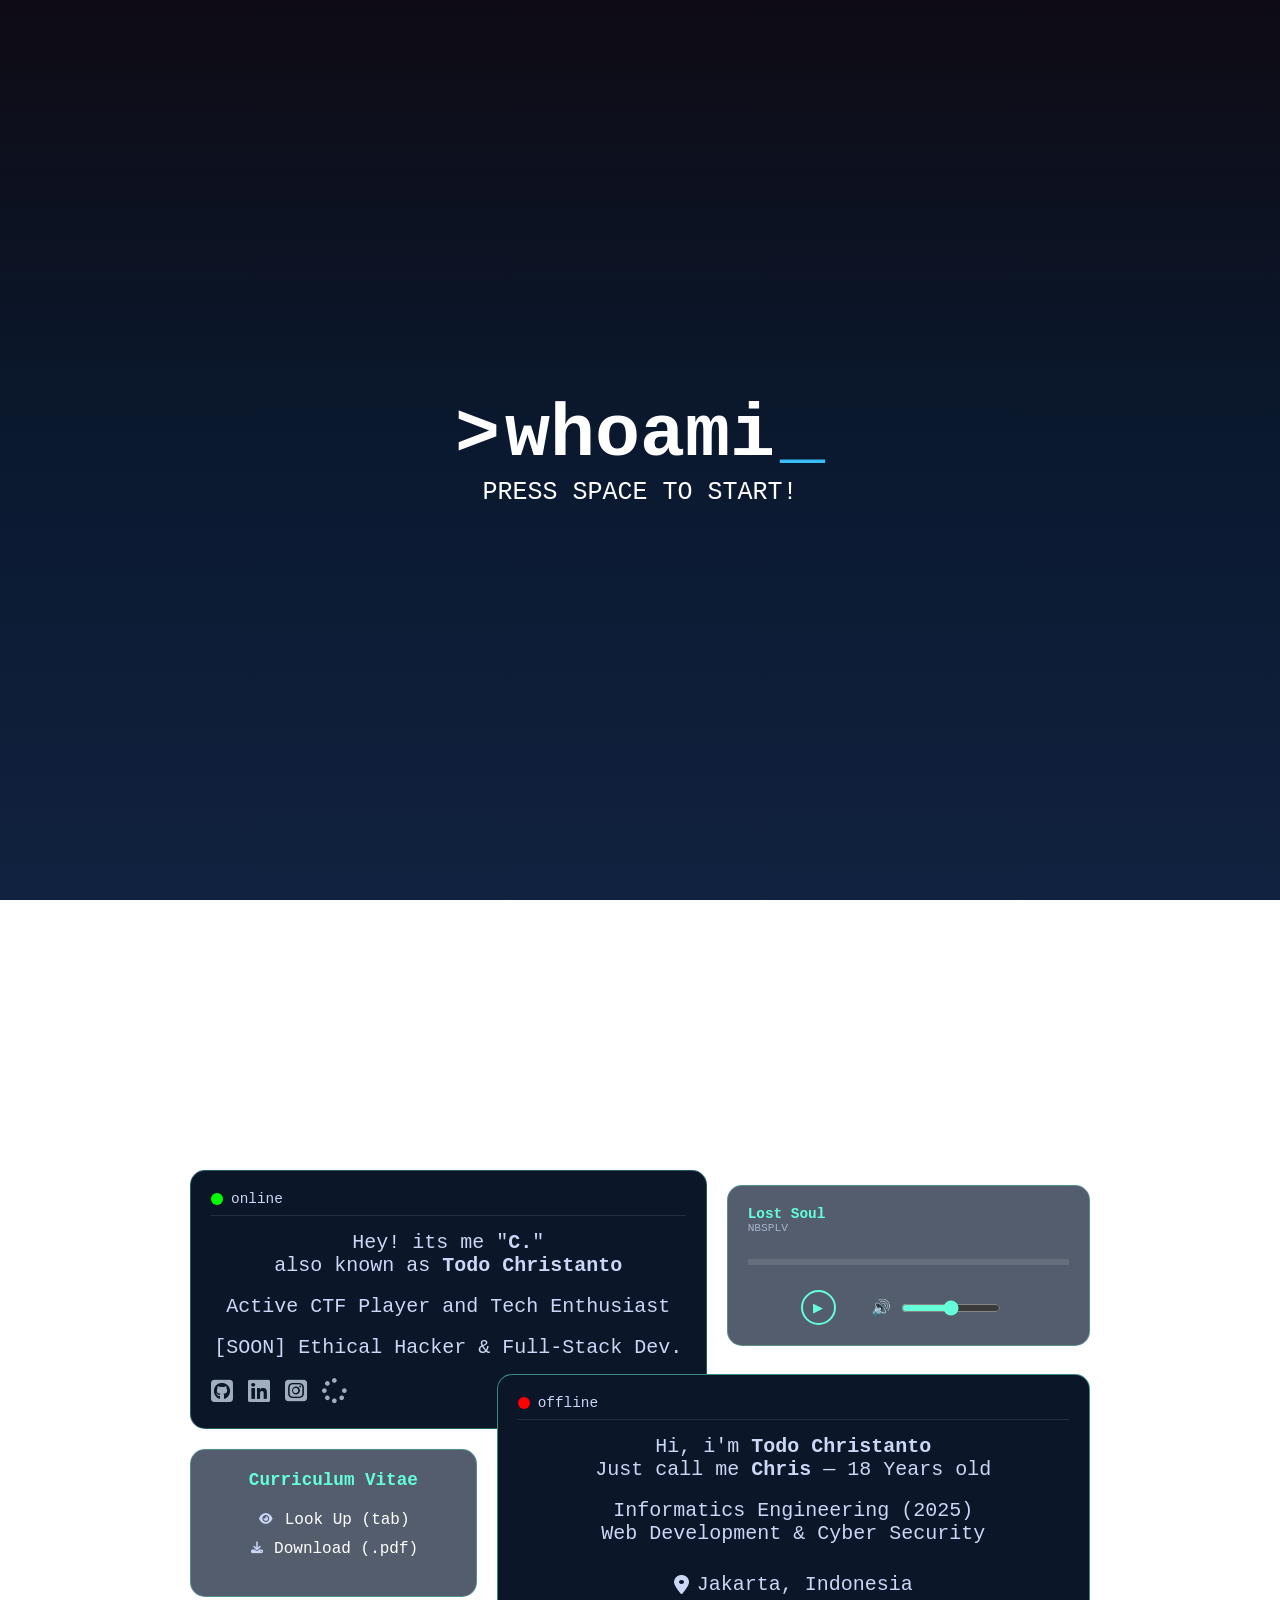
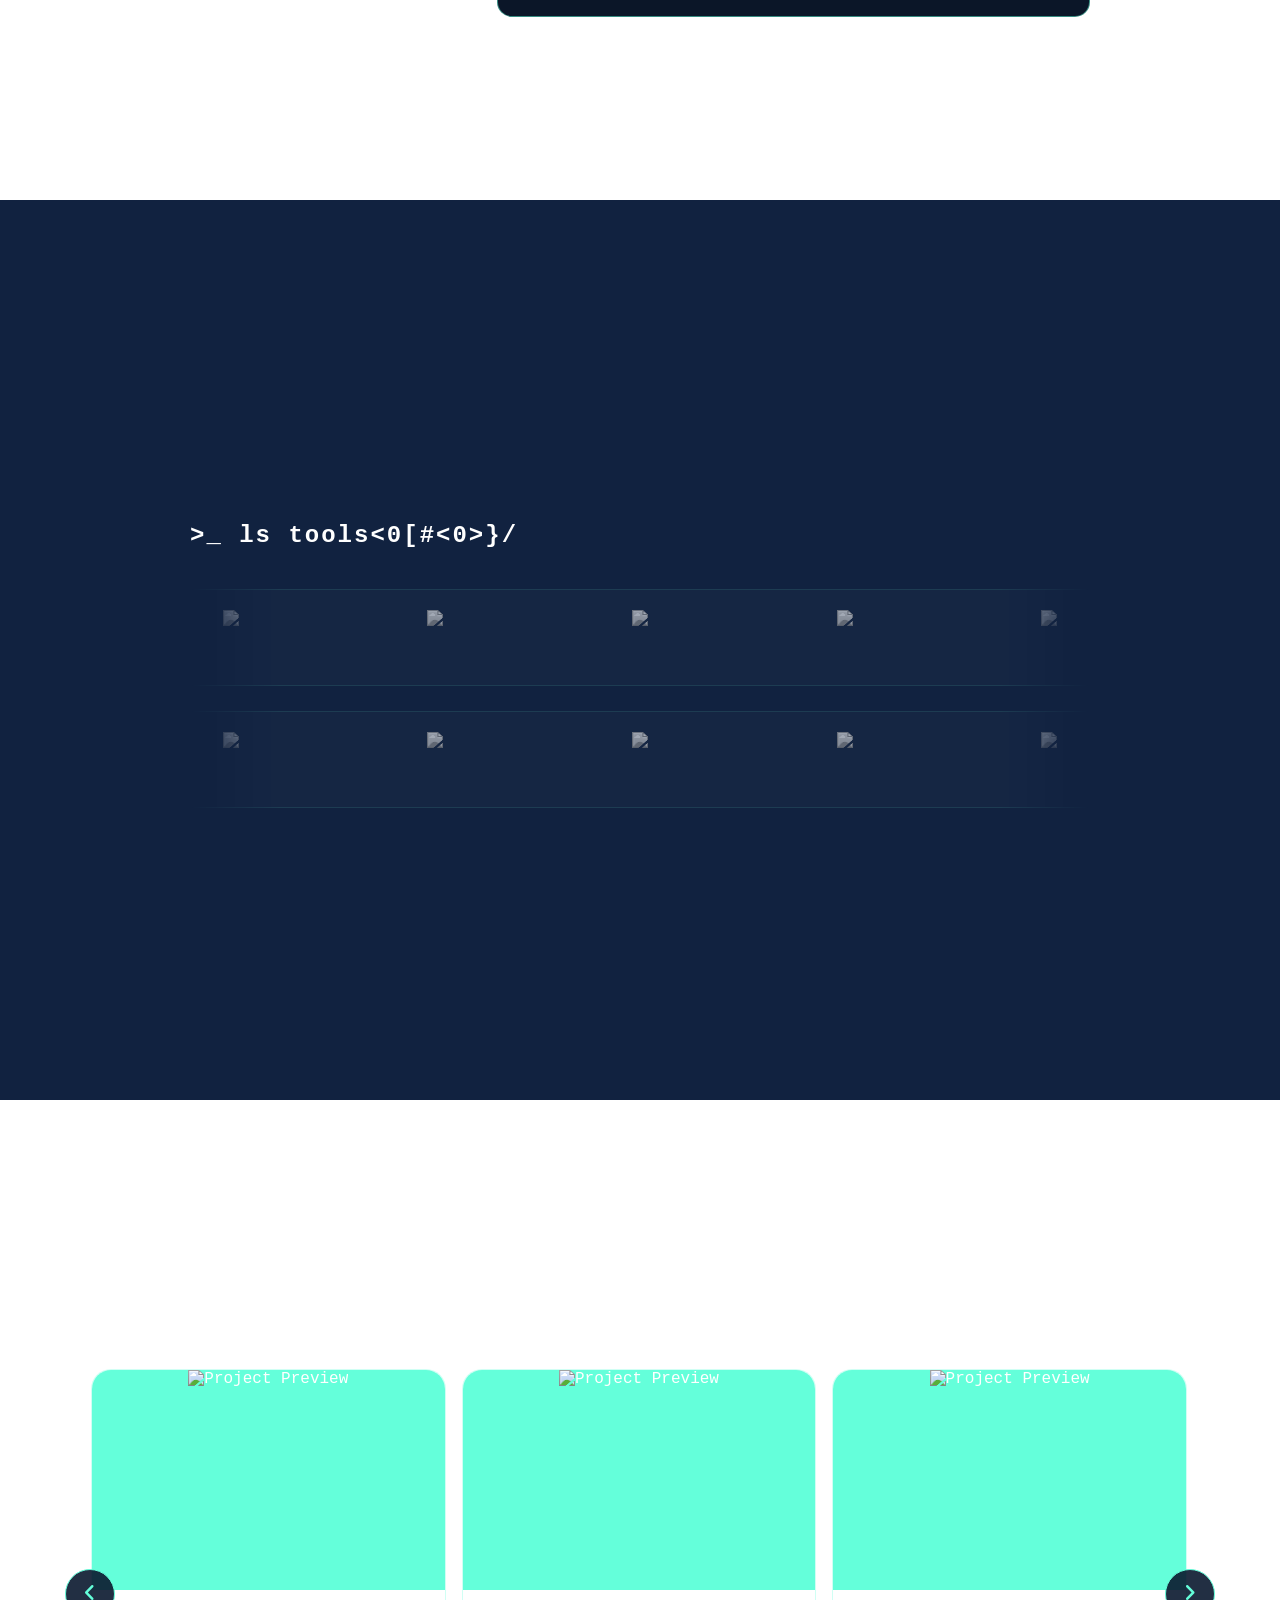
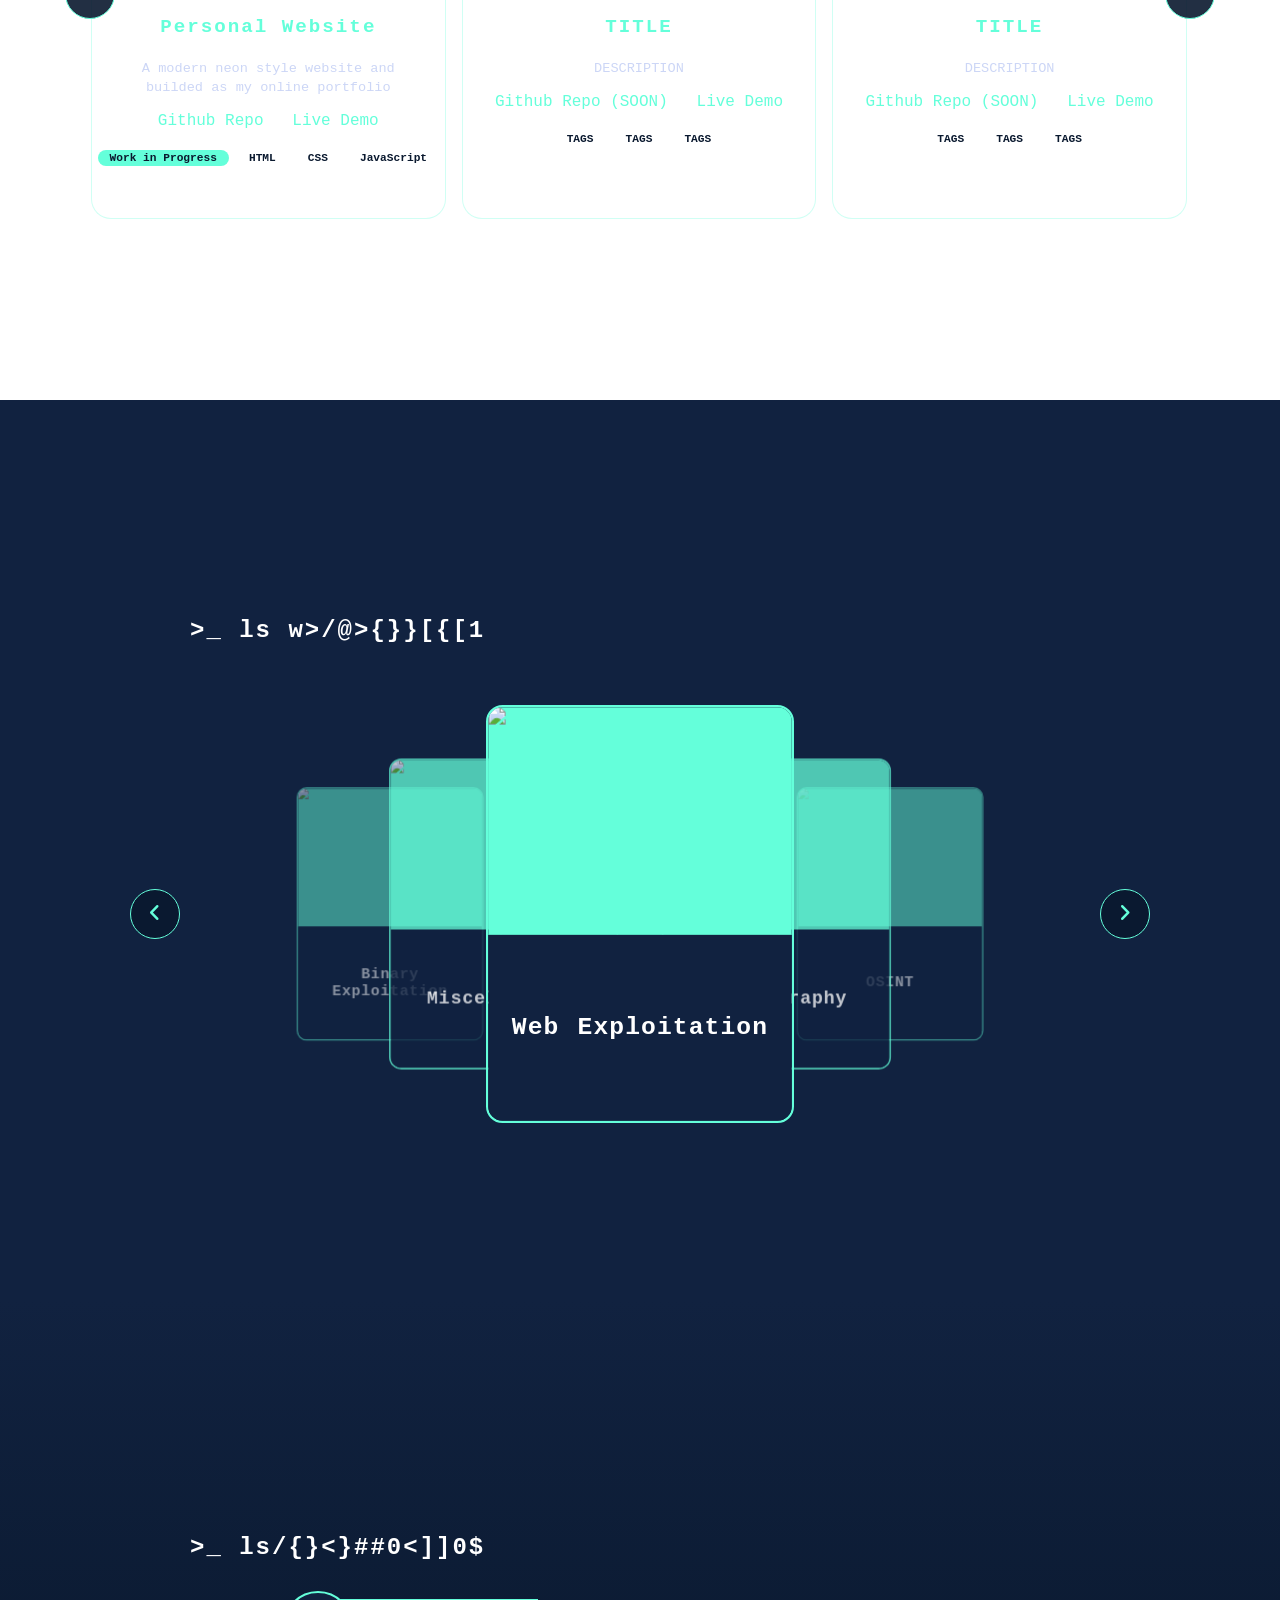
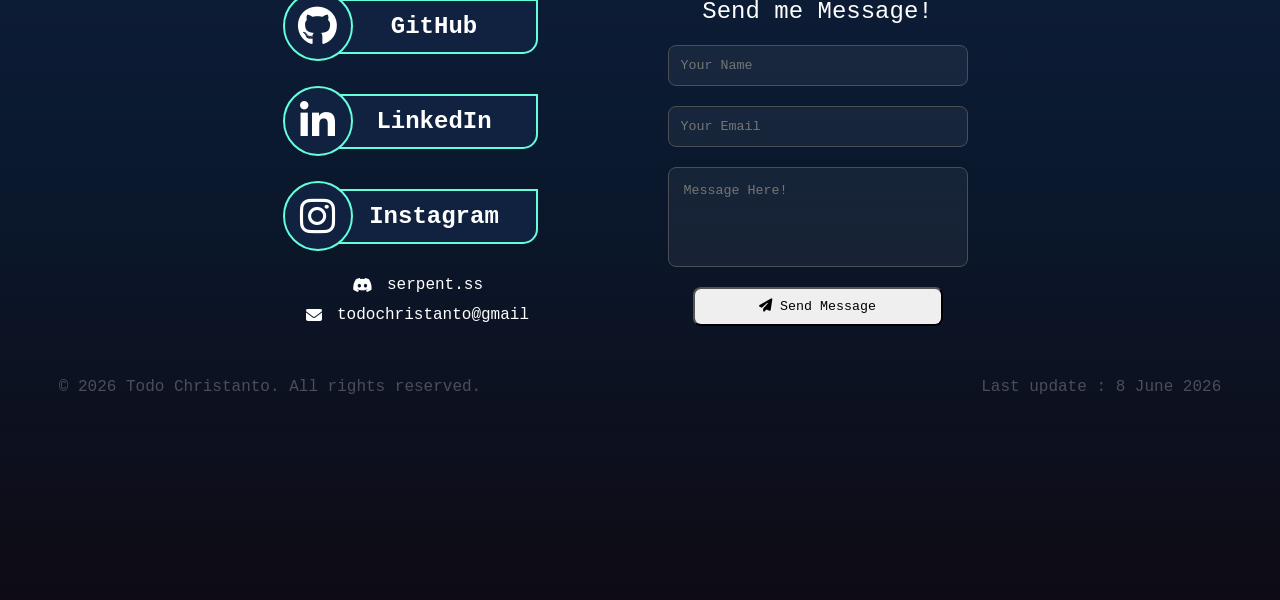
==== final-design/index.html @ 8edeb5f2 "Fix: Move index.html to the root of final_portfolio" ====
<!DOCTYPE html>
<html lang="en"> <!--Screen reader, alat bantu baca tunanetra dan penyediaan fitur "Translate this page"-->

<head>
    <meta charset="UTF-8">
    <!--Pengkodean standar dunia, supaya bisa pakai emoji, simbol spesial atau tanda baca tertentu-->
    <meta name="viewport" content="width=device-width, initial-scale=1.0">
    <!--Menyesuaikan lebar web dengan ukuran device-->
    <title>Christanto | Portfolio</title>

    <!-- DevIcons -->
    <link rel="stylesheet" href="https://cdn.jsdelivr.net/gh/devicons/devicon@latest/devicon.min.css">

    <!-- Font Awesome -->
    <link rel="stylesheet" href="https://cdnjs.cloudflare.com/ajax/libs/font-awesome/6.5.1/css/all.min.css">

    <link rel="stylesheet" href="css/style.css">
</head>

<body>

    <!-- ========= NAVBAR ========= -->
    <nav class="navbar" id="navbar">
        <div class="nav-container">
            <span class="logo">Christanto</span>
            <ul class="nav-links">
                <li><a href="#about">About</a></li>
                <li><a href="#projects">Projects</a></li>
                <li><a href="#ctf">CTF-Writeup</a></li>
                <li><a href="#contact">Contact</a></li>
                <div class="nav-pill"></div>
            </ul>
        </div>
    </nav>

    <!-- ======== MAIN MENU ======== -->
    <section class="screen" id="home">
        <div class="terminal-loader">
            <h1>
                <span class="prompt">></span>
                <span id="typing-text"></span>
                <span class="blink-cursor">_</span>
            </h1>
        </div>

        <div class="start-hint">
            <p>PRESS SPACE TO START!</p>
        </div>
    </section>

    <!-- ======== Section - About ======== -->
    <section class="screen" id="about">
        <nav class="navbar"></nav>

        <h2 class="decrypt-effect scroll">>_ ls introduction</h2>

        <div class="about-dashboard-grid">

            <div class="dashboard-box box-online scroll">
                <div class="box-header"><span class="dot-green"></span> online</div>
                <div class="box-content">
                    <p class="online-content">Hey! its me "<b>C.</b>"</p>
                    <p class="online-content">also known as <strong>Todo Christanto</strong></p>
                    <br>
                    <p class="online-content">Active CTF Player and Tech Enthusiast</p>
                    <br>
                    <p class="online-content">[SOON] Ethical Hacker & Full-Stack Dev.</p>
                    <div class="mini-icon-grid">
                        <a href="https://github.com/ChristantoS" target="_blank" class="icon-link">
                            <i class="fa-brands fa-square-github"></i>
                        </a>

                        <a href="https://www.linkedin.com/in/todo-christanto" target="_blank" class="icon-link">
                            <i class="fa-brands fa-linkedin"></i>
                        </a>

                        <a href="https://www.instagram.com/christanto.ss?igsh=MXRjY240aHN1YjA0Yw==" target="_blank"
                            class="icon-link">
                            <i class="fa-brands fa-square-instagram"></i>
                        </a>

                        <a href="#" class="icon-link">
                            <i class="fa-solid fa-spinner fa-spin"></i>
                        </a>

                    </div>
                </div>
            </div>

            <div class="dashboard-box box-music scroll">
                <div class="music-info">
                    <span class="music-title">Lost Soul</span>
                    <span class="music-artist">NBSPLV</span>
                </div>

                <div class="progress-container">
                    <div class="progress-bar"></div>
                </div>

                <div class="music-controls-row">
                    <button id="play-btn" class="control-btn">▶</button>

                    <div class="volume-container">
                        <span class="volume-icon">🔊</span>
                        <input type="range" id="volume-control" min="0" max="1" step="0.01" value="0.5">
                    </div>
                </div>
            </div>

            <div class="dashboard-box box-cv scroll">
                <div class="box-cv-content">
                    <div class="cv-title">Curriculum Vitae</div>

                    <div class="cv-view">
                        <i class="fa-solid fa-eye fa-beat"></i>
                        <a href="../assets/CV.pdf" target="_blank">
                            <span class="cv-view-text">Look Up (tab)</span>
                        </a>
                    </div>

                    <div class="cv-download">
                        <i class="fa-solid fa-download fa-beat"></i>
                        <a href="../assets/CV.pdf" download="CV.pdf">
                            <span class="cv-download-text">Download (.pdf)</span>
                        </a>
                    </div>
                </div>
            </div>

            <div class="dashboard-box box-offline scroll">
                <div class="box-header"><span class="dot-red"></span> offline</div>
                <div class="box-content">
                    <p class="online-content">Hi, i'm <strong>Todo Christanto</strong></p>
                    <p class="online-content">Just call me <strong>Chris</strong> — 18 Years old</p>
                    <br>
                    <p class="online-content">Informatics Engineering (2025)</p>
                    <p class="online-content">Web Development & Cyber Security</p>
                    <br>
                    <p class="online-content location-row">
                        <i class="fa-solid fa-location-dot"></i>
                        <span>Jakarta, Indonesia</span>
                    </p>
                </div>
            </div>

        </div>
    </section>

    <section class="screen reveal-element" id="tools">

        <h2 class="decrypt-effect scroll">>_ ls tools&language</h2>

        <div class="tools-marquee-wrapper scroll">

            <div class="marquee-track track-top">
                <div class="marquee-content">
                    <img src="https://cdn.jsdelivr.net/gh/devicons/devicon@latest/icons/vscode/vscode-original.svg" />
                    <img src="https://cdn.jsdelivr.net/gh/devicons/devicon@latest/icons/figma/figma-original.svg" />
                    <img
                        src="https://cdn.jsdelivr.net/gh/devicons/devicon@latest/icons/windows11/windows11-original.svg" />
                    <img src="https://cdn.jsdelivr.net/gh/devicons/devicon@latest/icons/linux/linux-original.svg" />
                    <img src="https://cdn.jsdelivr.net/gh/devicons/devicon@latest/icons/ubuntu/ubuntu-original.svg" />
                </div>

                <div class="marquee-content" aria-hidden="true">
                    <img src="https://cdn.jsdelivr.net/gh/devicons/devicon@latest/icons/vscode/vscode-original.svg" />
                    <img src="https://cdn.jsdelivr.net/gh/devicons/devicon@latest/icons/figma/figma-original.svg" />
                    <img
                        src="https://cdn.jsdelivr.net/gh/devicons/devicon@latest/icons/windows11/windows11-original.svg" />
                    <img src="https://cdn.jsdelivr.net/gh/devicons/devicon@latest/icons/linux/linux-original.svg" />
                    <img src="https://cdn.jsdelivr.net/gh/devicons/devicon@latest/icons/ubuntu/ubuntu-original.svg" />
                </div>
            </div>

            <div class="marquee-track track-bottom">
                <div class="marquee-content">
                    <img
                        src="https://cdn.jsdelivr.net/gh/devicons/devicon@latest/icons/cplusplus/cplusplus-original.svg" />
                    <img src="https://cdn.jsdelivr.net/gh/devicons/devicon@latest/icons/python/python-original.svg" />
                    <img src="https://cdn.jsdelivr.net/gh/devicons/devicon@latest/icons/html5/html5-original.svg" />
                    <img src="https://cdn.jsdelivr.net/gh/devicons/devicon@latest/icons/css3/css3-original.svg" />
                    <img
                        src="https://cdn.jsdelivr.net/gh/devicons/devicon@latest/icons/javascript/javascript-original.svg" />
                </div>

                <div class="marquee-content" aria-hidden="true">
                    <img
                        src="https://cdn.jsdelivr.net/gh/devicons/devicon@latest/icons/cplusplus/cplusplus-original.svg" />
                    <img src="https://cdn.jsdelivr.net/gh/devicons/devicon@latest/icons/python/python-original.svg" />
                    <img src="https://cdn.jsdelivr.net/gh/devicons/devicon@latest/icons/html5/html5-original.svg" />
                    <img src="https://cdn.jsdelivr.net/gh/devicons/devicon@latest/icons/css3/css3-original.svg" />
                    <img
                        src="https://cdn.jsdelivr.net/gh/devicons/devicon@latest/icons/javascript/javascript-original.svg" />
                </div>
            </div>

        </div>
    </section>

    <!-- ======== Section - Projects ======== -->
    <section class="screen" id="projects">

        <h2 class="decrypt-effect scroll">>_ ls project-list</h2>

        <div class="projects-wrapper scroll">

            <i id="left" class="fa-solid fa-angle-left"></i>

            <div class="projects-grid">

                <!-- Project - Personal Website -->
                <div class="projects-card">
                    <div class="projects-thumbnail">
                        <img src="../assets/project-website.png" alt="Project Preview" draggable="false">
                    </div>

                    <div class="projects-content">
                        <h3 class="projects-title">Personal Website</h3>
                        <p class="projects-desc">A modern neon style website and builded as my online portfolio</p>

                        <div class="projects-link">
                            <a href="https://github.com/ChristantoS/Personal-Website-Journey" target="_blank"
                                class="projects-btn-link">Github Repo</a>
                            <span> | </span>
                            <a href="#" class="projects-btn-link live">Live Demo</a>
                        </div>
                    </div>

                    <div class="projects-tags">
                        <span class="tags-wip">Work in Progress</span>
                        <span>HTML</span>
                        <span>CSS</span>
                        <span>JavaScript</span>
                    </div>
                </div>

                <div class="projects-card">
                    <div class="projects-thumbnail">
                        <img src="#" alt="Project Preview" draggable="false">
                    </div>

                    <div class="projects-content">
                        <h3 class="projects-title">TITLE</h3>
                        <p class="projects-desc">DESCRIPTION</p>

                        <div class="projects-link">
                            <a href="#" target="_blank" class="projects-btn-link">Github Repo (SOON)</a>
                            <span> | </span>
                            <a href="#" class="projects-btn-link live">Live Demo</a>
                        </div>
                    </div>

                    <div class="projects-tags">
                        <span>TAGS</span>
                        <span>TAGS</span>
                        <span>TAGS</span>
                    </div>
                </div>

                <div class="projects-card">
                    <div class="projects-thumbnail">
                        <img src="#" alt="Project Preview" draggable="false">
                    </div>

                    <div class="projects-content">
                        <h3 class="projects-title">TITLE</h3>
                        <p class="projects-desc">DESCRIPTION</p>

                        <div class="projects-link">
                            <a href="#" target="_blank" class="projects-btn-link">Github Repo (SOON)</a>
                            <span> | </span>
                            <a href="#" class="projects-btn-link live">Live Demo</a>
                        </div>
                    </div>

                    <div class="projects-tags">
                        <span>TAGS</span>
                        <span>TAGS</span>
                        <span>TAGS</span>
                    </div>
                </div>

                <div class="projects-card">
                    <div class="projects-thumbnail">
                        <img src="#" alt="Project Preview" draggable="false">
                    </div>

                    <div class="projects-content">
                        <h3 class="projects-title">TITLE</h3>
                        <p class="projects-desc">DESCRIPTION</p>

                        <div class="projects-link">
                            <a href="#" target="_blank" class="projects-btn-link">Github Repo (SOON)</a>
                            <span> | </span>
                            <a href="#" class="projects-btn-link live">Live Demo</a>
                        </div>
                    </div>

                    <div class="projects-tags">
                        <span>TAGS</span>
                        <span>TAGS</span>
                        <span>TAGS</span>
                    </div>

                </div>

                <div class="projects-card">
                    <div class="projects-thumbnail">
                        <img src="#" alt="Project Preview" draggable="false">
                    </div>

                    <div class="projects-content">
                        <h3 class="projects-title">TITLE</h3>
                        <p class="projects-desc">DESCRIPTION</p>

                        <div class="projects-link">
                            <a href="#" target="_blank" class="projects-btn-link">Github Repo (SOON)</a>
                            <span> | </span>
                            <a href="#" class="projects-btn-link live">Live Demo</a>
                        </div>
                    </div>

                    <div class="projects-tags">
                        <span>TAGS</span>
                        <span>TAGS</span>
                        <span>TAGS</span>
                    </div>
                </div>

            </div>

            <i id="right" class="fa-solid fa-angle-right"></i>
        </div>

    </section>

    <!-- ======== Section - CTF_WU ======== -->
    <section class="screen" id="ctf">

        <h2 class="decrypt-effect scroll">>_ ls writeup-list</h2>

        <div class="ctf-wrapper scroll">

            <i id="ctf-left" class="fa-solid fa-angle-left"></i>

            <div class="ctf-carousel">

                <div class="ctf-card far-prev">
                    <div class="ctf-card-thumbnail far-prev">
                        <img src="#">
                    </div>

                    <div class="ctf-card-title far-prev">Web Exploitation</div>
                </div>

                <div class="ctf-card prev">
                    <div class="ctf-card-thumbnail prev">
                        <img src="#">
                    </div>

                    <div class="ctf-card-title">Cryptography</div>
                </div>

                <div class="ctf-card active">
                    <div class="ctf-card-thumbnail active">
                        <img src="#">
                    </div>

                    <div class="ctf-card-title active">OSINT</div>
                </div>

                <div class="ctf-card next">
                    <div class="ctf-card-thumbnail next">
                        <img src="#">
                    </div>

                    <div class="ctf-card-title">Forensics</div>
                </div>

                <div class="ctf-card far-next">
                    <div class="ctf-card-thumbnail far-next">
                        <img src="#">
                    </div>

                    <div class="ctf-card-title far-next">Reverse Engineering</div>
                </div>

                <div class="ctf-card">
                    <div class="ctf-card-thumbnail">
                        <img src="#">
                    </div>

                    <div class="ctf-card-title">Steganography</div>
                </div>

                <div class="ctf-card">
                    <div class="ctf-card-thumbnail">
                        <img src="#">
                    </div>

                    <div class="ctf-card-title">Binary Exploitation</div>
                </div>

                <div class="ctf-card">
                    <div class="ctf-card-thumbnail">
                        <img src="#">
                    </div>

                    <div class="ctf-card-title">Miscellaneous</div>
                </div>
            </div>

            <i id="ctf-right" class="fa-solid fa-angle-right"></i>

        </div>

    </section>

    <!-- ======== Section - Contact ======== -->
    <section class="screen" id="contact">

        <h2 class="decrypt-effect scroll">>_ ls contact-list</h2>

        <div class="contact-wrapper">

            <div class="contact-left">

                <div class="contact-github scroll">
                    <span class="contact-circle">
                        <i class="fa-brands fa-github"></i>
                    </span>

                    <a href="https://github.com/ChristantoS" class="contact-link" target="_blank">
                        GitHub
                    </a>
                </div>

                <div class="contact-linkedin scroll">
                    <span class="contact-circle">
                        <i class="fa-brands fa-linkedin-in"></i>
                    </span>

                    <a href="https://linkedin.com/in/todo-christanto" class="contact-link" target="_blank">
                        <span class="contact-apps"> LinkedIn</span>
                    </a>
                </div>

                <div class="contact-instagram scroll">
                    <span class="contact-circle">
                        <i class="fa-brands fa-instagram"></i>
                    </span>

                    <a href="https://instagram.com/christanto.ss" class="contact-link" target="_blank">
                        <span class="contact-apps"> Instagram</span>
                    </a>

                </div>

                <div class="contact-mixed scroll">
                    <div class="contact-discord">
                        <i class="fa-brands fa-discord"></i>

                        <span>serpent.ss</span>
                    </div>

                    <div class="contact-email">
                        <i class="fa-solid fa-envelope"></i>

                        <span>todochristanto@gmail</span>
                    </div>
                </div>

            </div>

            <div class="contact-right">
                <form action="https://api.web3forms.com/submit" method="POST" class="contact-form">
                    <input type="hidden" name="access_key" value="a297d61c-c9f5-47d7-991c-754187caffdb">

                    <span class="contact-title"> Send me Message!</span>
                    <input type="text" name="name" placeholder="Your Name" required>
                    <input type="email" name="email" placeholder="Your Email" required>
                    <textarea name="message" placeholder="Message Here!" required></textarea>

                    <button type="submit" class="submit-btn">
                        <i class="fas fa-paper-plane"></i> Send Message
                    </button>
                </form>
            </div>

        </div>

        <footer class="footer-info">
            <span>© 2026 Todo Christanto. All rights reserved.</span>
            <span>Last update : 8 June 2026</span>
        </footer>
    </section>

    <script src="javascript/script.js"></script>
</body>

</html>
---- final-design/css/style.css ----
* {
    margin: 0;
    padding: 0;
    box-sizing: border-box;
    font-family: 'Fira Code', monospace;
}

html {
    scroll-behavior: smooth;
}

body {
    color: white;
    overflow: hidden;
}

/* -------------------------------------
<<<<<<<<<<<<< Decrypt Text >>>>>>>>>>>>> 
------------------------------------- */
h2.decrypt-effect {
    letter-spacing: 2px;

    text-align: left;
    width: 100%;
    max-width: 900px;
    margin: 30px auto 30px auto;
    box-sizing: border-box;
}

/* ------=======================================
||||||||||||||||| HOME SECTION |||||||||||||||||
=======================================------ */
#home {
    background: linear-gradient(to bottom,
            #0E0B14,
            #0A192F,
            #112240);

    min-height: 100vh;
}

.screen {
    height: 100vh;
    display: flex;
    flex-direction: column;
    justify-content: center;
    align-items: center;
}

.terminal-loader h1 {
    font-size: 75px;
    display: flex;
    align-items: center;
    gap: 5px;
}

/* -------------------------------------
<<<<<<<<<<< Blinking Cursor >>>>>>>>>>> 
------------------------------------- */
.blink-cursor {
    color: #38BDF8;
    animation: blink 0.8s infinite;
}

.start-hint {
    font-size: 25px;
    animation: blink 2s infinite;
}

@keyframes blink {

    0%,
    100% {
        opacity: 1;
    }

    50% {
        opacity: 0;
    }
}

.allow-scroll {
    overflow-y: scroll !important;
}

/* -------------------------------------
<<<<<<<<<<<< Scroll Driven >>>>>>>>>>>> 
------------------------------------- */
.scroll {
    opacity: 0;
    transition: 1500ms ease;
}

.scroll.show {
    opacity: 1;
}

/* ------=======================================
||||||||||||||||| ABOUT SECTION ||||||||||||||||
=======================================------ */
#about {
    background: linear-gradient(to bottom, #112240);
    min-height: 100vh;

    display: flex;
    flex-direction: column;
    padding: 60px 0;
    box-sizing: border-box;
}

.about-dashboard-grid {
    position: relative;
    max-width: 900px;
    width: 100%;
    margin: 0 auto;
    display: grid;
    grid-template-columns: repeat(12, 1fr);
    gap: 20px;
}

.dashboard-box {
    background: rgba(10, 25, 47, 0.7);
    border: 1px solid rgba(100, 255, 218, 0.3);
    border-radius: 15px;
    color: #ccd6f6;
    padding: 20px;
    transition: all 0.3s ease;
}

.box-header {
    border-bottom: 1px solid rgba(255, 255, 255, 0.1);
    padding-bottom: 8px;
    margin-bottom: 15px;
    font-size: 0.9rem;
    display: flex;
    align-items: center;
    gap: 8px;
}

/* ===== Blinking Dot ===== */
.dot-green {
    width: 12px;
    height: 12px;
    background: #00ff00;
    border-radius: 50%;
    animation: blink 1s infinite;
}

.dot-red {
    width: 12px;
    height: 12px;
    background: #ff0000;
    border-radius: 50%;
    animation: blink 2s infinite;
}

/* /////////////////////////////////////
<<<<<<<<<<<<<< Online Box >>>>>>>>>>>>>> 
\\\\\\\\\\\\\\\\\\\\\\\\\\\\\\\\\\\\\ */
.box-online {
    background: #0B1628;
    grid-column: 1 / 8;
    z-index: 2;
}

.online-content {
    text-align: center;
    font-size: 20px;
}

/* /////////////////////////////////////
<<<<<<<<<<<<<< Music Box >>>>>>>>>>>>>> 
\\\\\\\\\\\\\\\\\\\\\\\\\\\\\\\\\\\\\ */
.box-music {
    grid-column: 8 / 13;
    height: fit-content;

    display: flex;
    flex-direction: column;
    justify-content: center;
    gap: 15px;

    margin-top: 15px;
}

.music-card {
    display: flex;
    flex-direction: column;
    justify-content: center;
    gap: 15px;
}

.music-title {
    display: block;
    font-size: 0.9rem;
    font-weight: bold;
    color: #64ffda;
}

.music-artist {
    display: block;
    font-size: 0.7rem;
    opacity: 0.7;
}

/* ===== Progress Bar ===== */
.progress-container {
    width: 100%;
    height: 6px;
    background: rgba(255, 255, 255, 0.1);
    border-radius: 10;
    margin: 10px 0;
    overflow: hidden;
    cursor: pointer;
}

.progress-bar {
    width: 0%;
    height: 100%;
    background: #64ffda;
    box-shadow: 0 0 10px #64ffda;
    border-radius: 2px;

    transition: width 0.1s linear;
}

/* ==== Play & Volume ==== */
.music-controls-row {
    display: flex;
    align-items: center;
    justify-content: center;
    gap: 20px;
}

.control-btn {
    background: transparent;
    border: 2px solid #64ffda;
    color: #64ffda;
    border-radius: 50%;
    width: 35px;
    height: 35px;
    cursor: pointer;
    transition: 0.3s;

    display: flex;
    align-items: center;
    justify-content: center;
}

.control-btn:hover {
    background: rgba(100, 255, 218, 0.2);
    transform: scale(1.1);
}

.volume-container {
    display: flex;
    align-items: center;
    gap: 10px;
    padding: 5px 15px;
    border: 20px;
}

#volume-control {
    width: 100px;
    border-radius: 5px;
    outline: none;
    accent-color: #64ffda;
}

/* /////////////////////////////////////
<<<<<<<<<<<<<<<< CV Box >>>>>>>>>>>>>>>> 
\\\\\\\\\\\\\\\\\\\\\\\\\\\\\\\\\\\\\ */
.box-cv {
    grid-column: 1 / 5;
    margin-bottom: 20px;
    display: flex;
    flex-direction: column;
}

.cv-title {
    font-size: 1.1rem;
    font-weight: bold;
    color: #64FFDA;
    text-align: center;
}

.fa-beat {
    scale: 0.75;
}

.cv-view {
    align-items: center;
    justify-content: center;
    text-align: center;
    margin-top: 20px;
    cursor: pointer;
}

.cv-download {
    align-items: center;
    justify-content: center;
    text-align: center;
    margin-top: 10px;
    cursor: pointer;
}

.cv-view a, .cv-download a {
    text-decoration: none;
}

.cv-view-text, .cv-download-text {
    color: #ffffff;
}

.cv-view-text:hover, .cv-view:hover i, .cv-download-text:hover, .cv-download:hover i {
    color: #64FFDA;
}

/* /////////////////////////////////////
<<<<<<<<<<<<< Offline Box >>>>>>>>>>>>> 
\\\\\\\\\\\\\\\\\\\\\\\\\\\\\\\\\\\\\ */
.box-offline {
    background-color: #0B1628;
    grid-column: 5 / 13;
    margin-top: -75px;
    z-index: 3;
    border-color: rgba(100, 255, 218, 0.5);
}

.mini-icon-grid {
    display: flex;
    gap: 15px;
    margin-top: 20px;
    align-items: center;
}

.icon-link {
    color: #a0aec0;
    font-size: 25px;
    text-decoration: none;
    transition: all 0.3s ease;
    display: inline-block;
}

.icon-link:hover {
    color: #4fd1c5;
    transform: scale(1.2);
}

.location-row {
    display: flex;
    justify-content: center;
    align-items: center;
    gap: 8px;
    margin-top: 10px;
}

/* -------------------------------------
<<<<<<<<<<<<<<<< Navbar >>>>>>>>>>>>>>>> 
------------------------------------- */
.navbar {
    position: fixed;
    /*Tetap melayang walau discroll*/
    top: 20px;
    left: 50%;
    transform: translateX(-50px);
    /*Supaya tepat ditengah layar*/
    z-index: 9999;
    opacity: 0;
    /*Sembunyikan dulu sebelum space ditekan*/
    pointer-events: none;
    transition: opacity 0.5s ease;
}

.navbar.visible {
    opacity: 1;
    pointer-events: auto;
}

.nav-container {
    padding: 10px 30px;
    border-radius: 25px;
    display: flex;
    align-items: center;
    gap: 40px;

    background: rgba(17, 34, 64, 0.3);
    backdrop-filter: blur(20px);
    border: 1px solid rgba(100, 255, 218, 0.5);

    box-shadow: 0 2px 4px rgba(100, 255, 218, 0.4);
}

.nav-links {
    position: relative;
    display: flex;
    list-style: none;
    align-items: center;
    gap: 20px;
}

.nav-links a {
    text-decoration: none;
    color: white;
    font-size: 14px;
    transition: color 0.3s;
}

.nav-links a:hover {
    color: #64ffda;
}

/* /////////////////////////////////////
<<<<<<<<<<< Infinite Marquee >>>>>>>>>>> 
\\\\\\\\\\\\\\\\\\\\\\\\\\\\\\\\\\\\\ */
#tools {
    background-color: #112240;
    min-height: 100vh;
    padding: 80px 0;
    box-sizing: border-box;
}

.tools-marquee-wrapper {
    max-width: 900px;
    width: 100%;
    margin: 10px auto 0 auto;
    display: flex;
    flex-direction: column;
    gap: 25px;
    overflow: hidden;

    /* Left-Right Fade Effect */
    -webkit-mask-image: linear-gradient(to right,
            transparent 0%,
            black 10%,
            black 90%,
            transparent 100%);
    mask-image: linear-gradient(to right,
            transparent 0%,
            black 10%,
            black 90%,
            transparent 100%);
}

.marquee-track {
    display: flex;
    width: 100%;
    overflow: hidden;
    background: rgba(255, 255, 255, 0.02);
    border: 1px solid rgba(100, 255, 218, 0.1);
    padding: 20px 0;
    gap: 125px;
}

.marquee-content {
    display: flex;
    gap: 125px;

    /* TAMBAHKAN INI: Memaksa blok kontainer mempertahankan ukuran aslinya */
    flex-shrink: 0;
    /* Lebar minimum menyesuaikan total ruang gambar dan gap internalnya */
    min-width: 100%;
    justify-content: space-around;

    animation: scrollMarquee 20s linear infinite;
}

.marquee-content img {
    height: 55px;
    width: auto;
    object-fit: contain;
    filter: grayscale(1) opacity(0.6);
    transition: transform 0.3s cubic-bezier(0.25, 1, 0.5, 1), filter 0.3s ease;
}

/* === KONDISI 1: Animasi Stop === */
.marquee-track:hover .marquee-content {
    animation-play-state: paused;
}

/* === KONDISI 2: Zoom + Colour === */
.marquee-content img:hover {
    transform: scale(1.25);
    /* Membesar 25% */
    filter: grayscale(0) opacity(1) drop-shadow(0 0 12px #64FFDA);
    /* Glow Neon Cyan */
    cursor: pointer;
}

/* --- Baris Atas: Bergerak Normal (Kanan ke Kiri) --- */
.track-top .marquee-content {
    animation-direction: normal;
}

/* --- Baris Bawah: Gerak Dibalik (Kiri ke Kanan)  --- */
.track-bottom .marquee-content {
    animation-direction: reverse;
}

/* <><><><> Infinite Loop <><><><> */
@keyframes scrollMarquee {
    0% {
        transform: translateX(0);
    }

    100% {
        transform: translateX(calc(-100% - 125px));
    }
}

/* ------=======================================
||||||||||||||| PROJECTS SECTION |||||||||||||||
=======================================------ */
#projects {
    background: linear-gradient(to bottom, #112240);
    min-height: 100vh;
}

#projects h2 {
    text-align: left;
    width: 100%;
    max-width: 900px;
    margin: 30px auto 30px auto;
    box-sizing: border-box;
}

/* ===== Left-Right Button ===== */
#left:hover,
#right:hover {
    background: #64FFDA;
    color: #0A192F;
    box-shadow: 0 0 15px rgba(100, 255, 218, 0.5);
}

/* <><><> Project Card Base <><><> */
.projects-wrapper {
    max-width: 1100px;
    width: 100%;
    margin: 0 auto;
    position: relative;
}

.projects-wrapper i {
    position: absolute;

    top: 50%;
    transform: translateY(-50%);
    z-index: 10;

    height: 50px;
    width: 50px;
    border-radius: 50%;

    background: rgba(10, 25, 47, 0.9);
    border: 1px solid #64FFDA;
    color: #64FFDA;

    display: flex;
    align-items: center;
    justify-content: center;

    font-size: 1.2rem;
    cursor: pointer;
    transition: all 0.3s ease;
}

.projects-wrapper i:first-child {
    left: -25px;
}

.projects-wrapper i:last-child {
    right: -25px;
}

.projects-wrapper .projects-grid {
    display: grid;
    grid-auto-flow: column;
    grid-auto-columns: calc((100% / 3) - 12px);
    gap: 16px;
    overflow-x: auto;
    scroll-snap-type: x mandatory;
    scroll-behavior: smooth;
    scrollbar-width: 0;
}

.projects-grid::-webkit-scrollbar {
    display: none;
}

.projects-grid .projects-card {
    scroll-snap-align: start;
}

.projects-grid.no-transition {
    scroll-behavior: auto;
}

.projects-grid.dragging {
    scroll-snap-type: none;
    scroll-behavior: auto;
}

.projects-grid.dragging .projects-card {
    cursor: grab;
    user-select: none;
}

/* <><><> Project Card <><><> */
.projects-card {
    flex: 0 0 300px;
    height: 450px;

    background: rgba(255, 255, 255, 0.05);
    border: 1.5px solid rgba(100, 255, 218, 0.3);
    border-radius: 20px;

    overflow: hidden;
    /* Biar thumbnail nggak keluar jalur */
    transition: 0.3s;
    text-align: center;

    transition: all 0.4s ease;
}

.projects-card:hover {
    border-color: #64FFDA;

    box-shadow: 0 10px 25px rgba(100, 255, 218, 0.15);
}

/* ===== Project Card Content ===== */
.projects-thumbnail {
    width: 100%;
    height: 220px;
    background: #64FFDA;
    /* Warna placeholder sesuai gambar kamu */
    overflow: hidden;
}

.projects-thumbnail img {
    width: 100%;
    height: 100%;
    object-fit: cover; /* Biar gambar nggak gepeng */
}

.projects-content {
    padding: 20px;
}

.projects-title {
    color: #64FFDA;
    font-size: 1.2rem;
    letter-spacing: 2px;
    margin-bottom: 10px;
    border-top: 1px solid rgba(255, 255, 255, 0.2);
    /* Garis di atas judul */
    border-bottom: 1px solid rgba(255, 255, 255, 0.2);
    /* Garis di bawah judul */
    padding: 5px 0;
}

.projects-btn-link {
    color: #64FFDA;
    text-decoration: none;
}

.projects-link:visited {
    color: #64FFDA;
}

.projects-desc {
    font-size: 0.85rem;
    color: #ccd6f6;
    margin: 15px 0;
    line-height: 1.4;
}

.projects-tags {
    display: flex;
    justify-content: center;
    gap: 8px;
    flex-wrap: wrap;
}


.projects-tags span {
    background: #fff;
    color: #0a192f;
    padding: 2px 12px;
    border-radius: 15px;
    font-size: 0.7rem;
    font-weight: bold;
}

.projects-tags .tags-wip {
    background: #64FFDA;
}

/* ------=======================================
|||||||||||||||| CTF-WU SECTION ||||||||||||||||
=======================================------ */
#ctf {
    background-color: #112240;
    min-height: 100vh;
}

#ctf h2 {
    text-align: left;
    width: 100%;
    max-width: 900px;
    margin: 30px auto 30px auto;
    box-sizing: border-box;
}

.ctf-wrapper {
    max-width: 950px;
    width: 100%;
    margin: 40px auto 0 auto;
    position: relative;
}

.ctf-wrapper i {
    position: absolute;
    top: 50%;
    transform: translateY(-50%);
    z-index: 10;

    height: 50px;
    width: 50px;
    border-radius: 50%;

    background: rgba(10, 25, 47, 0.9);
    border: 1px solid #64FFDA;
    color: #64FFDA;

    display: flex;
    align-items: center;
    justify-content: center;
    font-size: 1.2rem;
    cursor: pointer;
    transition: all 0.3s ease;
}

.ctf-wrapper i:hover {
    background: #64FFDA;
    color: #0A192F;
    box-shadow: 0 0 15px rgba(100, 255, 218, 0.5);
}

#ctf-left {
    left: -35px;
}

#ctf-right {
    right: -35px;
}

/* <><><> CTF Card <><><>*/
.ctf-carousel {
    display: flex;
    justify-content: center;
    align-items: center;
    position: relative;
    height: 400px;
    perspective: 1000px;
}

.ctf-card {
    border: 2px solid #64FFDA;
    border-radius: 15px;
    position: absolute;

    width: 280px;
    height: 380px;

    transition: all 0.5s ease;
    overflow: hidden;
    display: flex;
    flex-direction: column;

    user-select: none;
}

.ctf-card-thumbnail {
    width: 100%;
    height: 55%;

    overflow: hidden;
    background-color: #64FFDA;
    /* background-color: rgba(10, 25, 47, 0.5);  */
    border-bottom: 1px solid rgba(100, 255, 218, 0.3);
}

.ctf-card-title {
    width: 100%;

    height: 45%;
    background-color: #112240;

    display: flex;
    align-items: center;
    justify-content: center;
    padding: 15px;
    box-sizing: border-box;

    color: #ffffff;
    font-size: 1.4rem;
    font-weight: bold;
    letter-spacing: 1px;

    text-align: center;
    word-spacing: 2px;
    line-height: 1.2;
}

.ctf-card.active {
    transform: translate3d(0, 0, 0) scale(1.1);
    opacity: 1;
    z-index: 3;
}

.ctf-card.prev {
    transform: translate3d(-150px, 0, -100px) scale(0.9);
    opacity: 0.75;
    z-index: 2;
}

.ctf-card.next {
    transform: translate3d(150px, 0, -100px) scale(0.9);
    opacity: 0.75;
    z-index: 2;
}

.ctf-card.far-prev {
    transform: translate3d(-300px, 0, -200px) scale(0.8);
    opacity: 0.5;
    z-index: 1;
}

.ctf-card.far-next {
    transform: translate3d(300px, 0, -200px) scale(0.8);
    opacity: 0.5;
    z-index: 1;
}

/* ------=======================================
||||||||||||||| CONTACT SECTION |||||||||||||||
=======================================------ */
#contact {
    background: linear-gradient(to bottom,
            #112240,
            #0A192F,
            #0E0B14);

    min-height: 100vh;
}

#contact h2 {
    text-align: left;
    width: 100%;
    max-width: 900px;
    margin: 30px auto 30px auto;
    box-sizing: border-box;
}

.contact-wrapper {
    display: flex;
    margin: 0 auto;

    max-width: 900px;
    gap: 100px;
    justify-content: space-between;
}

/*----------------------------------------------*/
.contact-left {
    display: flex;
    flex-direction: column;
    gap: 25px;
}

.contact-github, .contact-linkedin, .contact-instagram {
    display: flex;
    align-items: center;
    overflow: hidden;
}

.contact-circle {
    width: 70px;
    height: 70px;
    border: 2px solid #64FFDA;
    border-radius: 50%;
    /* margin-left: -80px; */

    display: flex;
    align-items: center;
    justify-content: center;

    background-color: #112240;
    flex-shrink: 0;
    z-index: 2;
}

.contact-circle i {
    font-size: 2.5rem;
}

.contact-link {
    z-index: 1;
    position: relative;

    display: flex;
    align-items: center;
    justify-content: center;

    width: 200px;
    height: 55px;

    border: 2px solid #64FFDA;
    border-radius: 0 0 15px 0;
    border-left: none;
    background-color: #112240;
    overflow: hidden;

    padding: 10px 20px 10px 30px;
    margin-left: -15px;
    padding-left: 15px;
    text-align: center;

    font-size: 1.5rem;
    font-weight: bold;
    color: #ffffff;
    text-decoration: none;
    transition: all 0.3s ease;

    user-select: none;
}

.contact-link::before {
    z-index: -1;
    position: absolute;
    top: 0;
    left: 0;
    width: 100%;
    height: 100%;
    
    content: "";

    transform: translateX(-100%);
    transition: all 0.4s ease;

    background-color: #64FFDA;
}

.contact-link:hover::before {
    transform: translateX(0);
}

.contact-link:hover {
    color: #112240;
}

.contact-mixed {
    display: flex;
    flex-direction: column;
    gap: 12px;
    font-size: 1rem;
    justify-content: center;
    align-items: center;
    margin-left: 15px;
}

.contact-email,
.contact-discord {
    display: flex;
    align-items: center;
    gap: 15px;
}

/*----------------------------------------------*/
.contact-right {
    display: flex;
    flex-direction: column;

    gap: 40px;
    width: 300px;
    height: 350px;

    margin: 30px;
    /* margin-left: 100px; */
    margin-top: 7px;
}

.contact-title {
    text-align: center;
    font-size: 1.5rem;
}

.contact-form {
    flex: 1;
    display: flex;
    flex-direction: column;
    gap: 20px;

    align-items: center;
}

.contact-form input,
.contact-form textarea {
    background: rgba(255, 255, 255, 0.05);
    border: 1px solid #4B4E53;
    color: white;
    padding: 12px;
    border-radius: 8px;
    font-family: inherit;
    transition: 0.3s;

    width: 100%;
    box-sizing: border-box;
}

.contact-form textarea {
    height: 100px;
    padding: 15px;
}

.contact-form input:focus,
.contact-form textarea:focus {
    border-color: #64FFDA;
    outline: none;
    box-shadow: 0 0 10px rgba(100, 255, 218, 0.3);
}

.submit-btn {
    padding: 10px;
    border-radius: 8px;
    transition: all 0.3s ease;
    width: 250px;

    cursor: pointer;
}

.submit-btn:hover {
    background-color: #64FFDA;
    transform: scale(1.2);
}

textarea {
    resize: none;
}

.footer-info {
    display: flex;
    flex-direction: row;
    gap: 500px;

    opacity: 0.25;
}

/* =====================================
~~~~~~~~~ USER SCREEN CONTROL ~~~~~~~~~ 
===================================== */
@media screen and (max-width: 600px) {
    .projects-wrapper .projects-grid {
        grid-auto-columns: calc((100% / 2) - 9px);
    }
}

@media screen and (max-width: 300px) {
    .projects-wrapper .projects-grid {
        grid-auto-columns: 100%;
    }
}
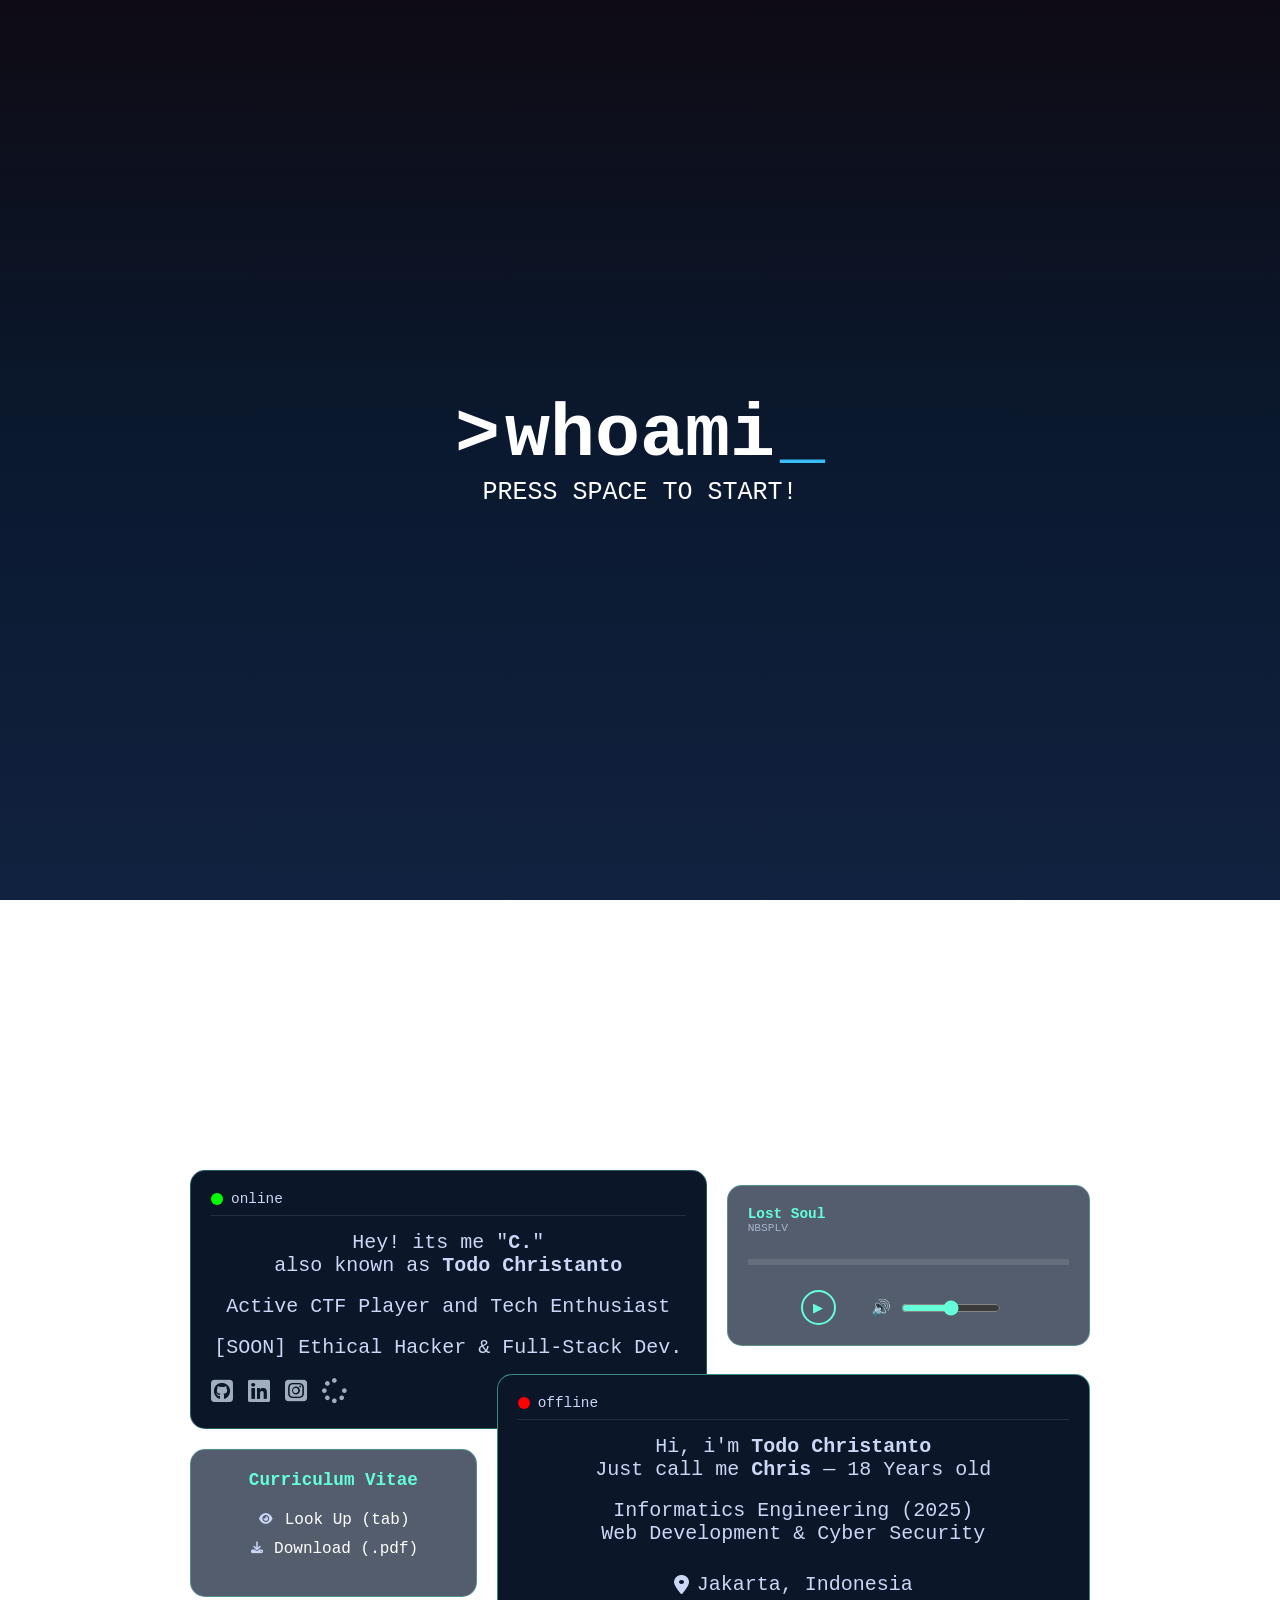
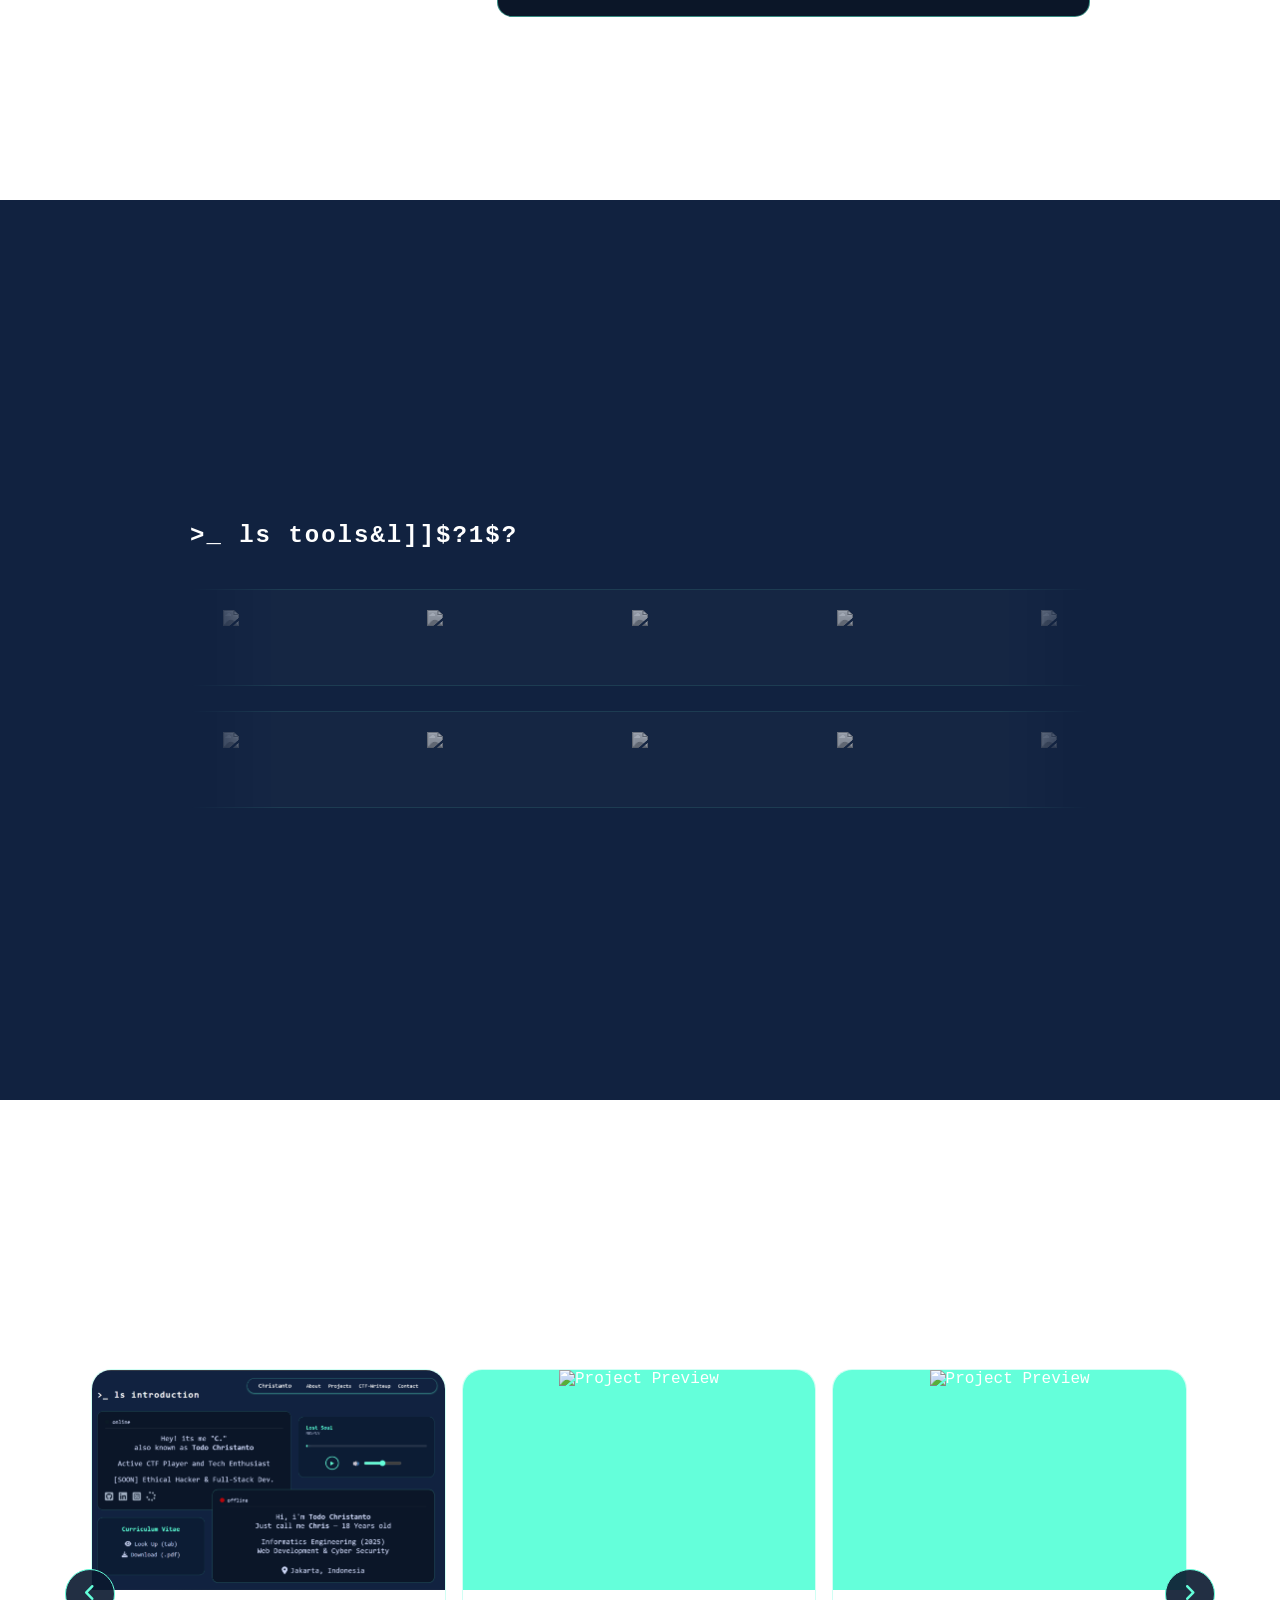
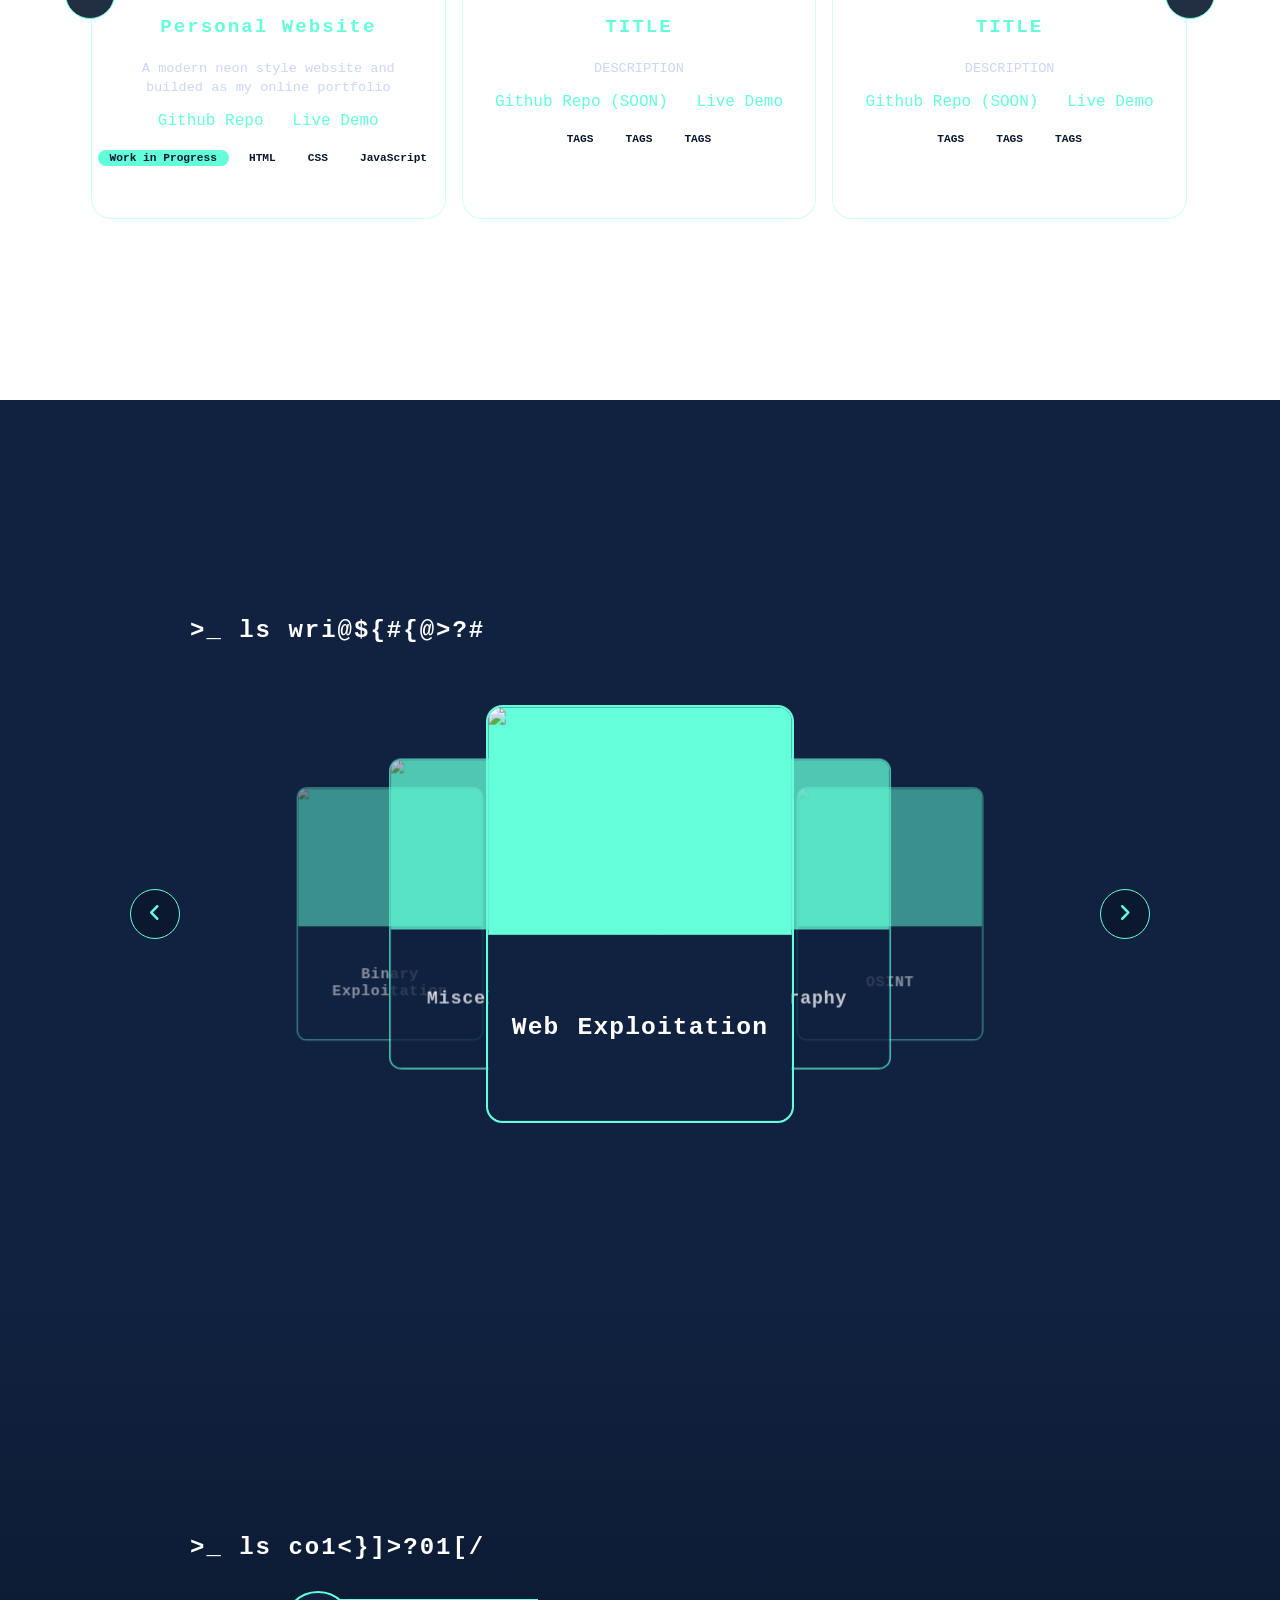
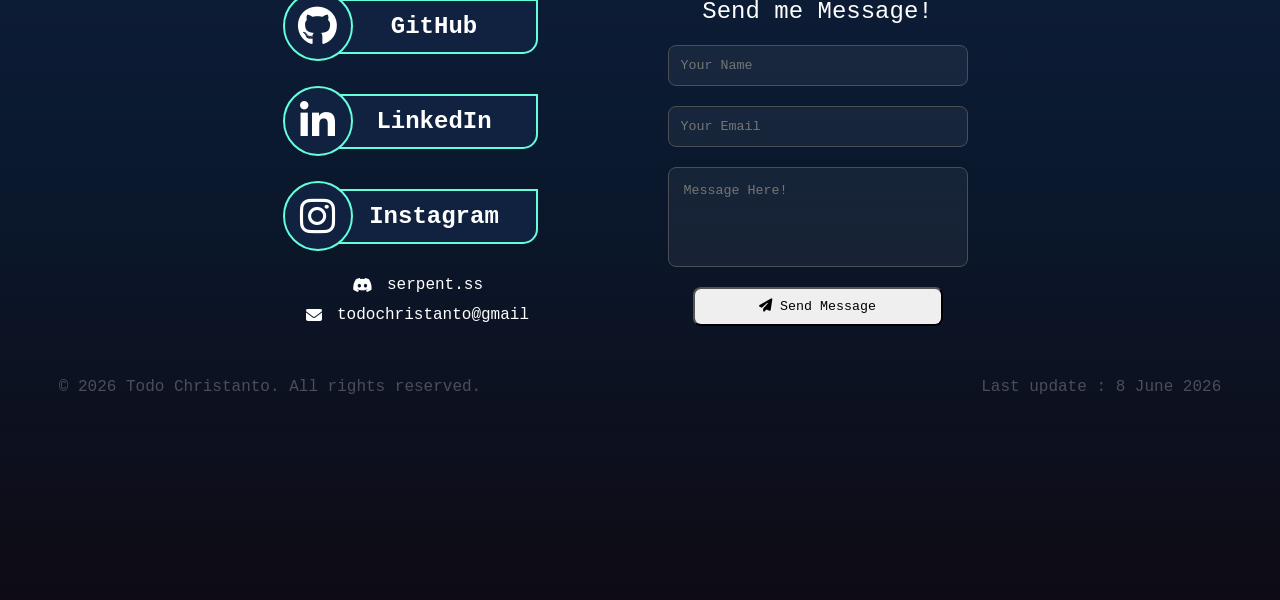
==== commit b32d2096: "Fixing folder accessing for JS logic and HTML" ====
--- a/final-design/index.html
+++ b/final-design/index.html
@@ -211,7 +211,7 @@
                 <!-- Project - Personal Website -->
                 <div class="projects-card">
                     <div class="projects-thumbnail">
-                        <img src="../assets/project-website.png" alt="Project Preview" draggable="false">
+                        <img src="assets/project-website.png" alt="Project Preview" draggable="false">
                     </div>
 
                     <div class="projects-content">
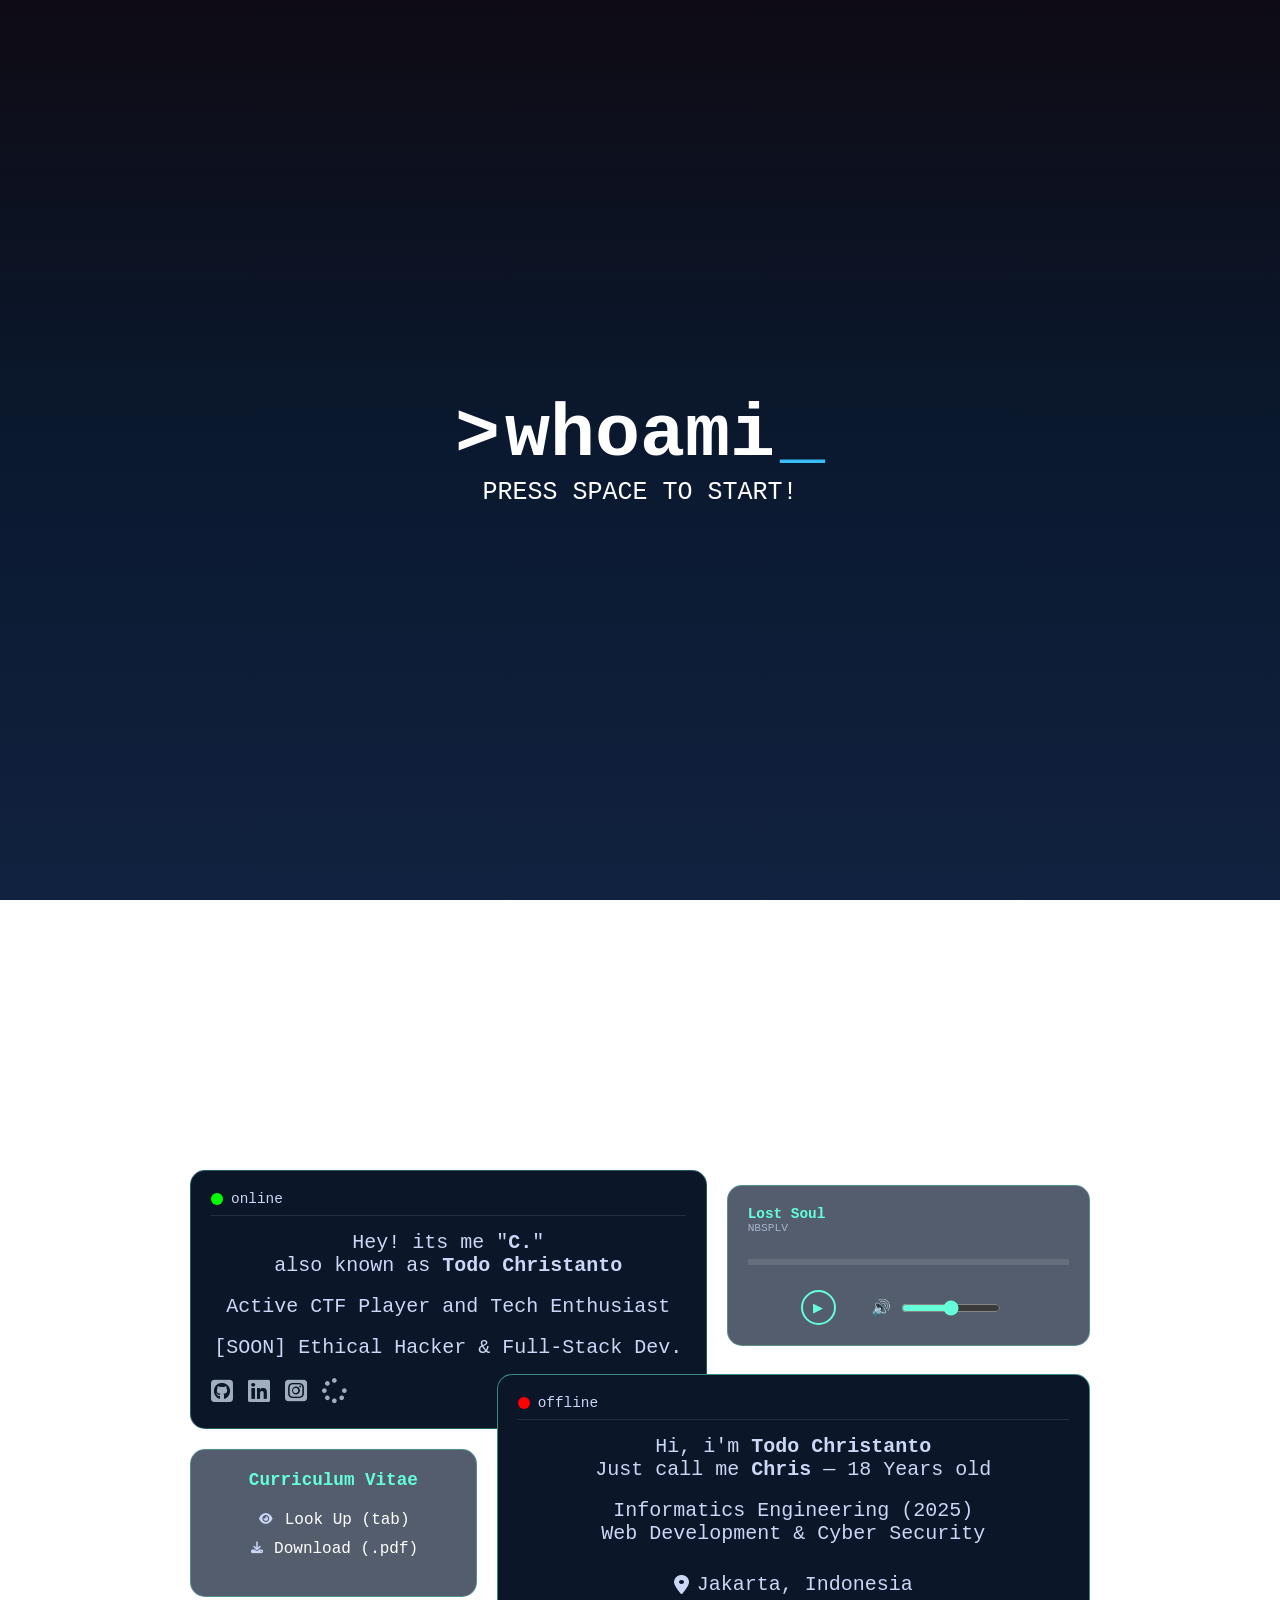
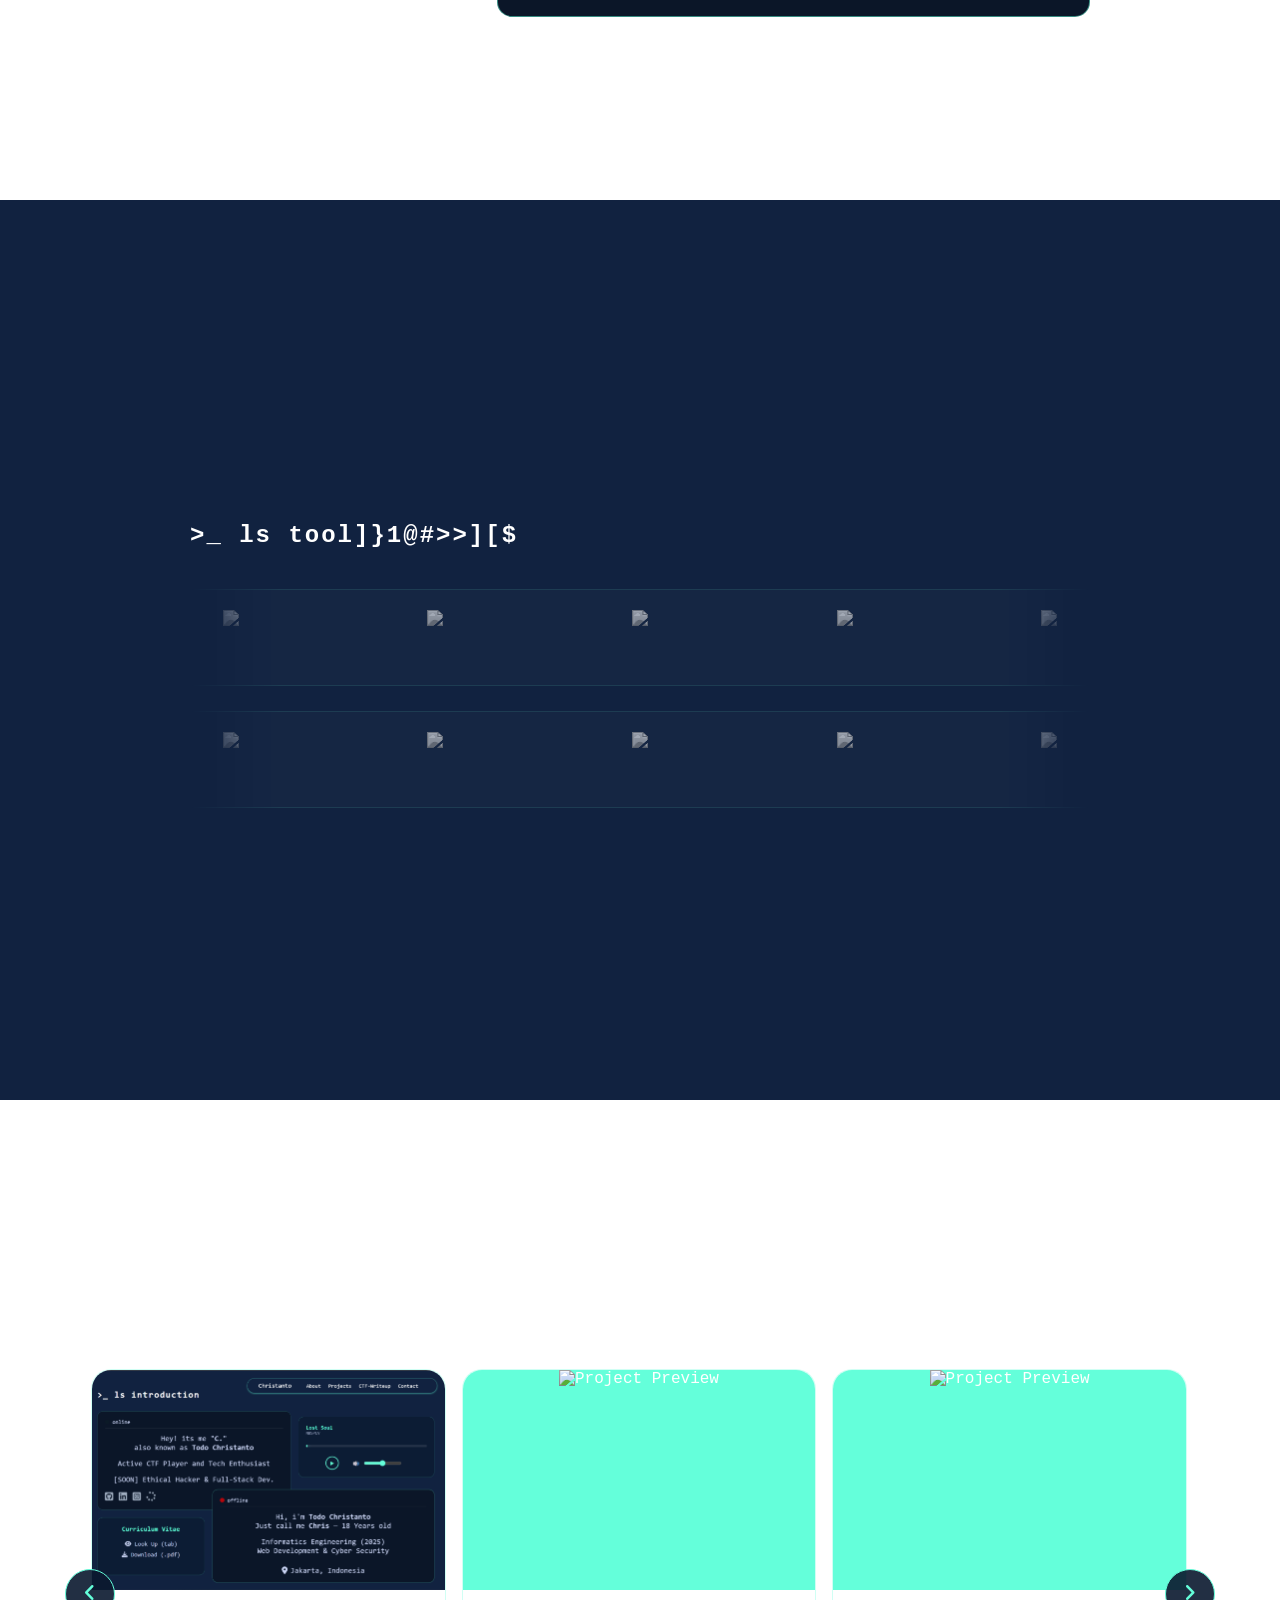
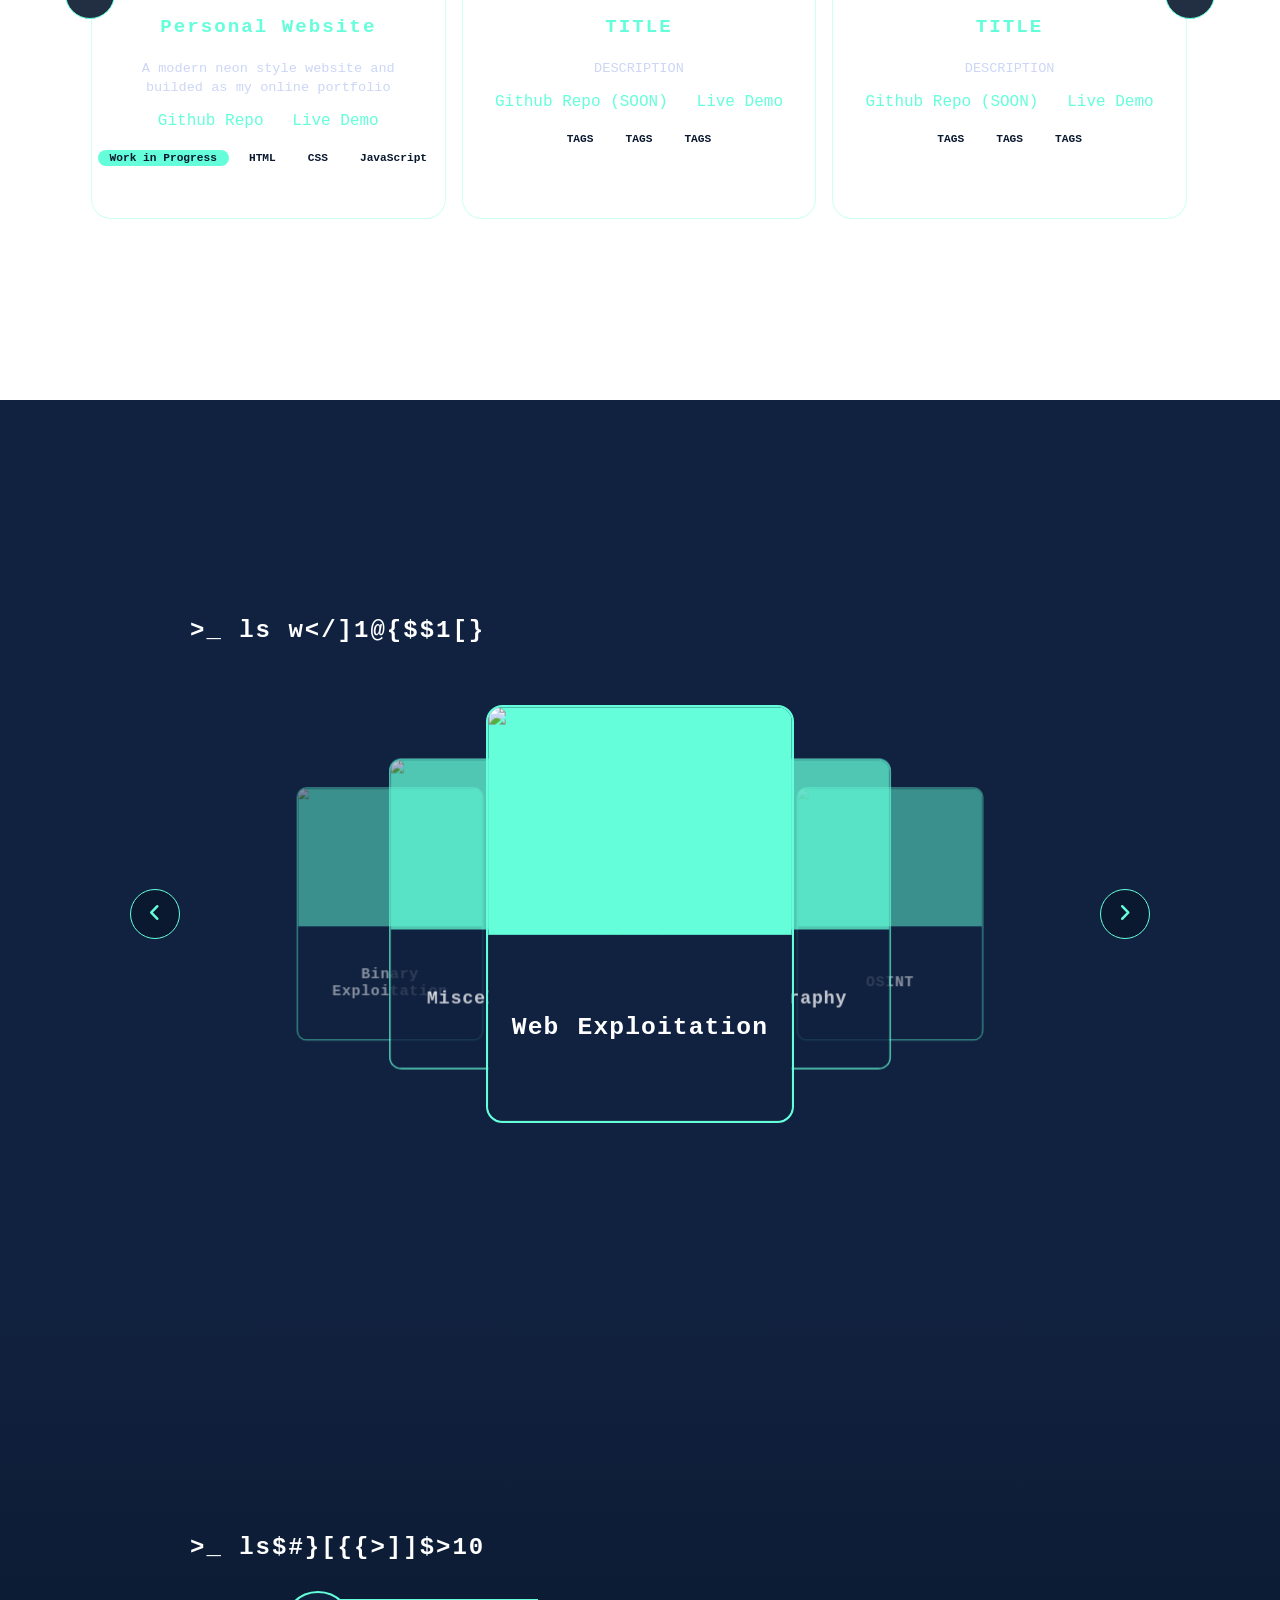
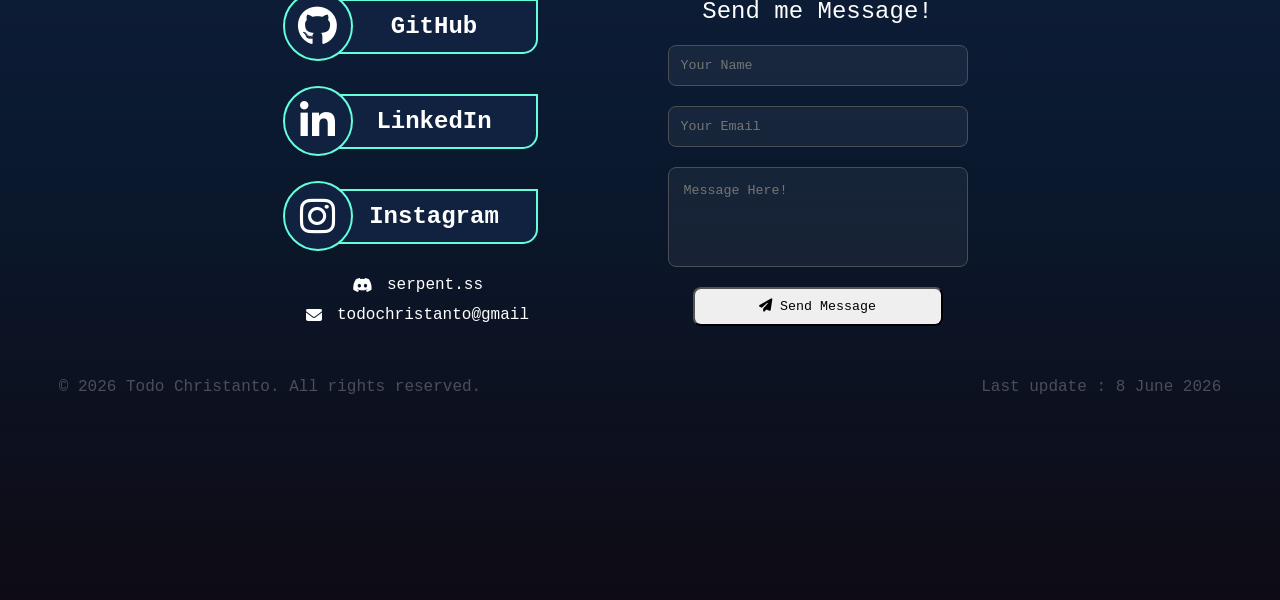
==== commit b65794b3: "Design : Update website title and icon" ====
--- a/final-design/index.html
+++ b/final-design/index.html
@@ -6,7 +6,9 @@
     <!--Pengkodean standar dunia, supaya bisa pakai emoji, simbol spesial atau tanda baca tertentu-->
     <meta name="viewport" content="width=device-width, initial-scale=1.0">
     <!--Menyesuaikan lebar web dengan ukuran device-->
-    <title>Christanto | Portfolio</title>
+    <title>Christanto</title>
+
+    <link rel="icon" type="image/png" href="assets/website-profile.png">
 
     <!-- DevIcons -->
     <link rel="stylesheet" href="https://cdn.jsdelivr.net/gh/devicons/devicon@latest/devicon.min.css">
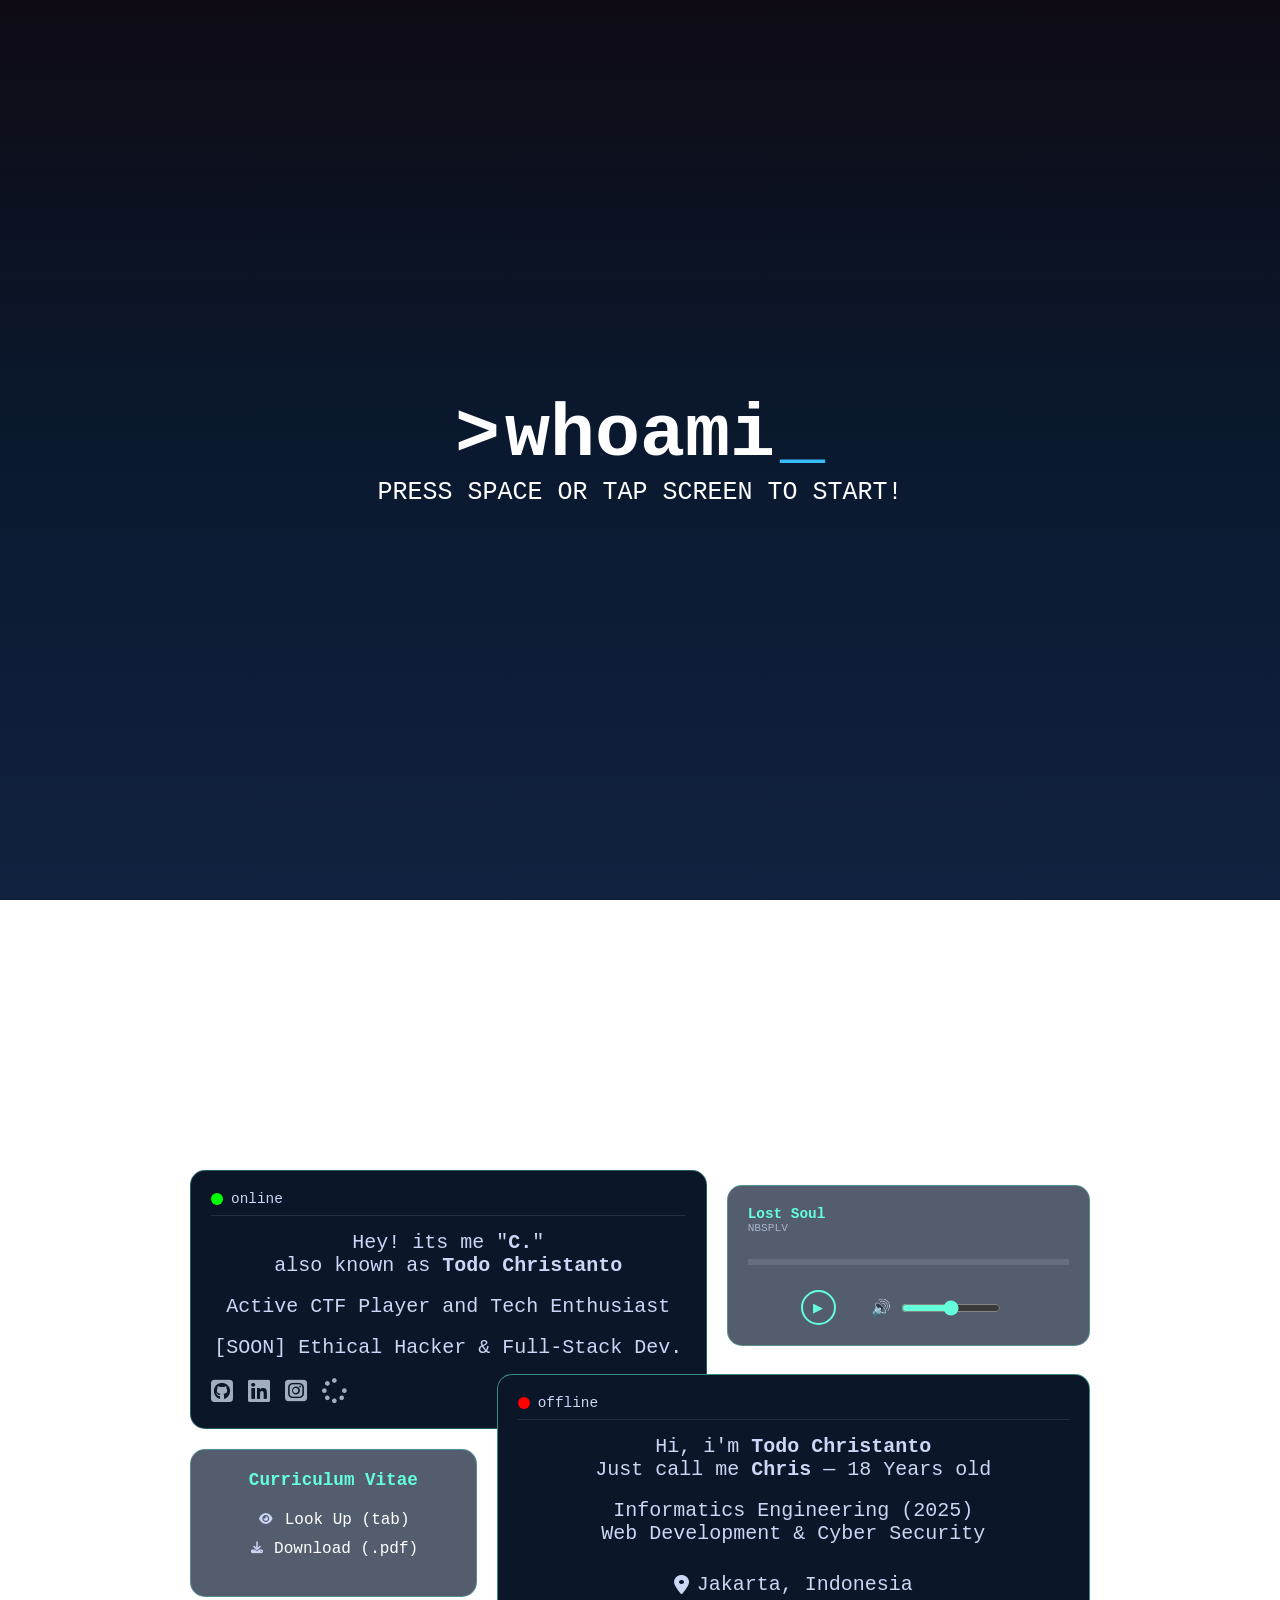
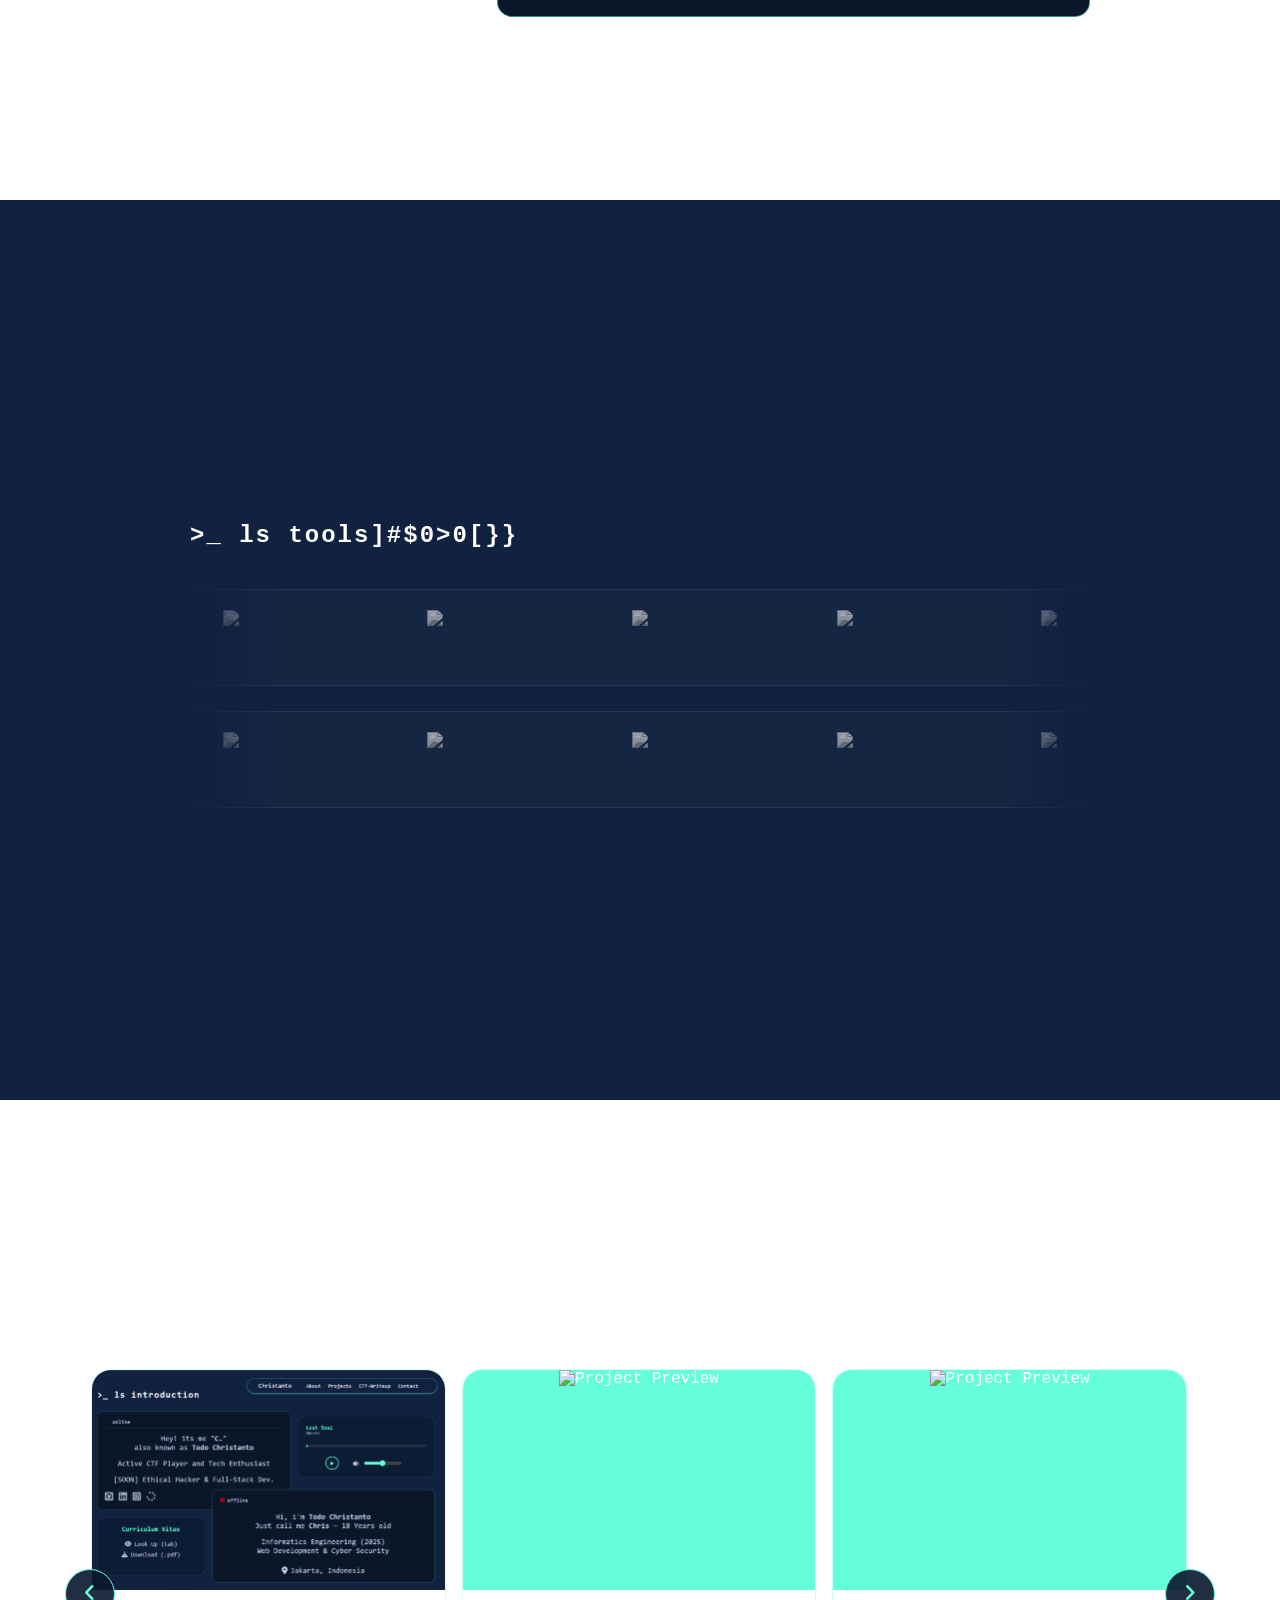
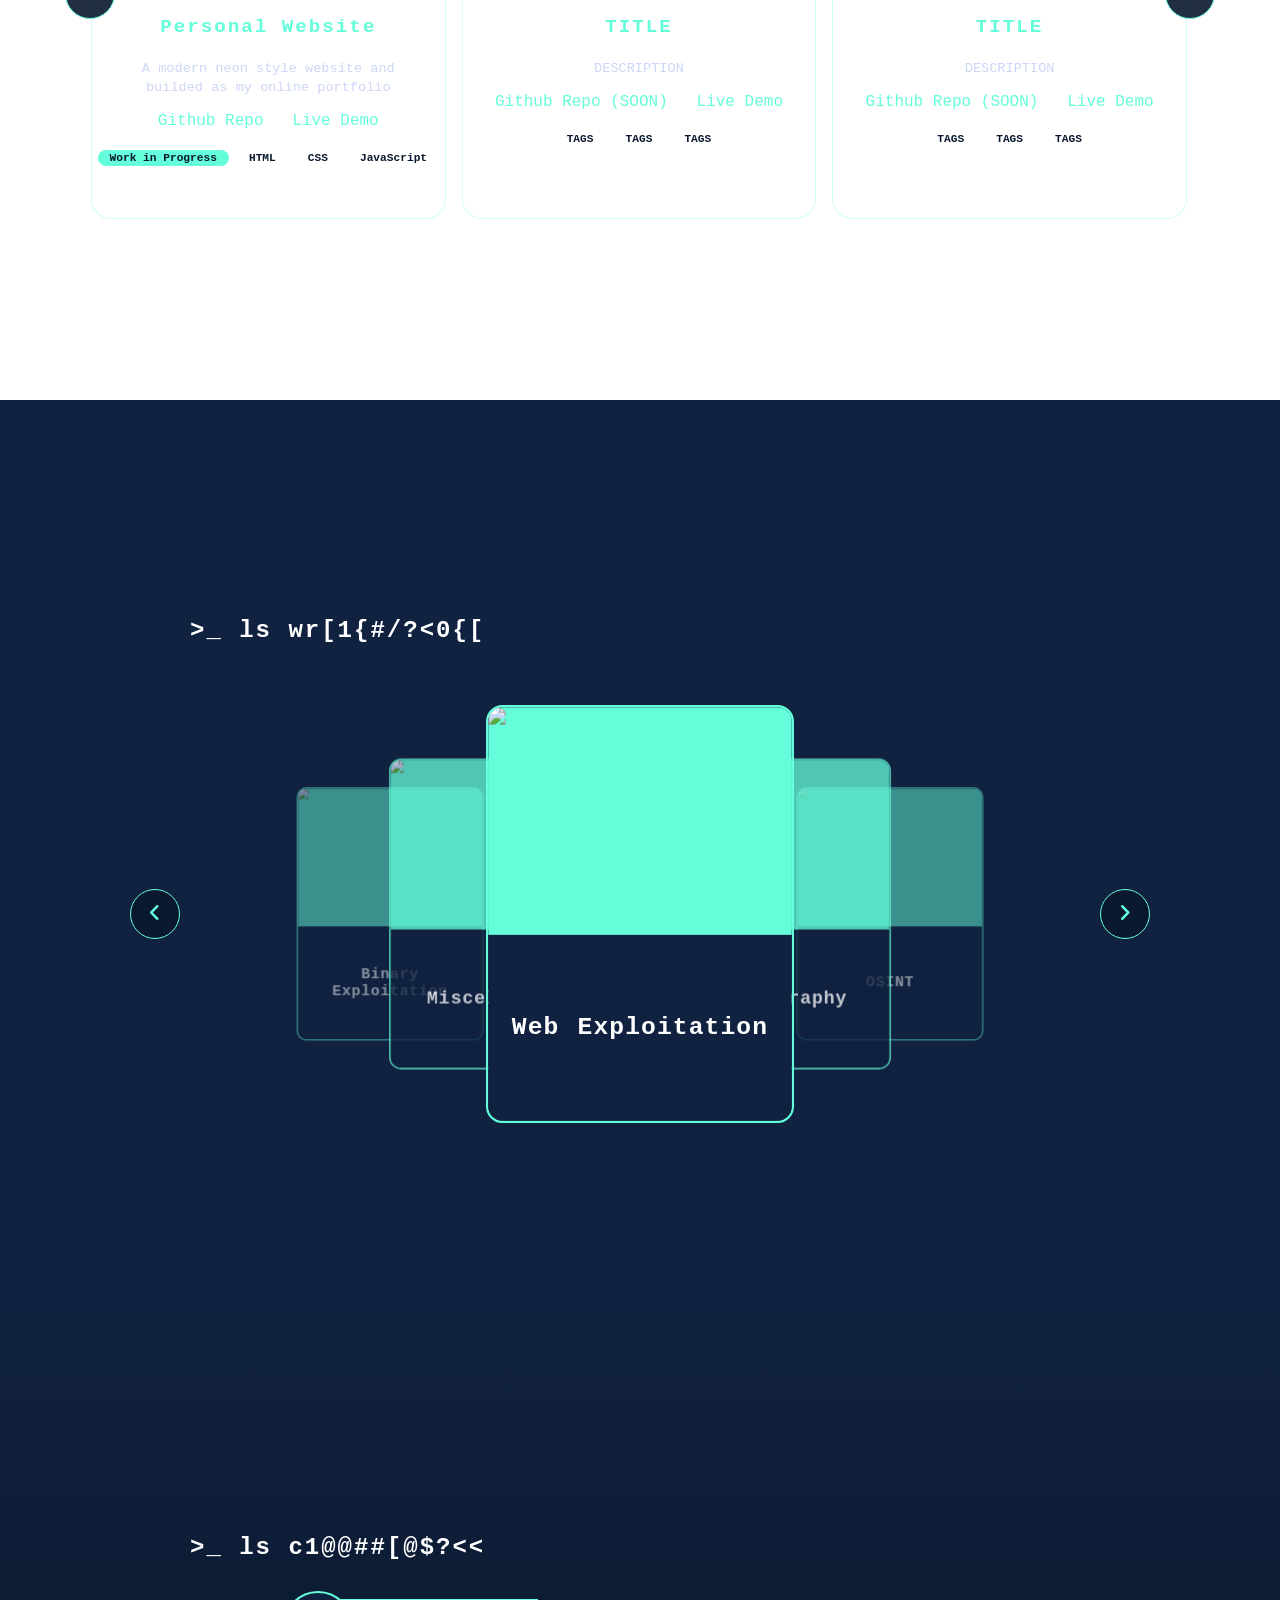
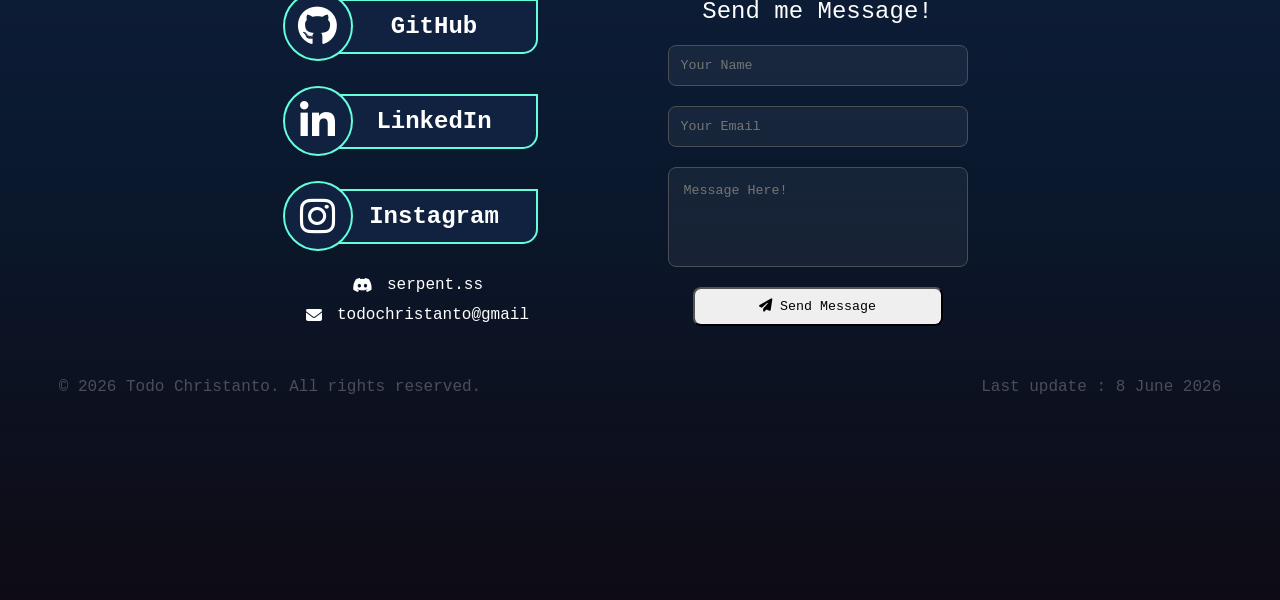
==== commit 85760a07: "Fixing : Mobile user UI adjustment and logical improvement" ====
--- a/final-design/index.html
+++ b/final-design/index.html
@@ -46,7 +46,7 @@
         </div>
 
         <div class="start-hint">
-            <p>PRESS SPACE TO START!</p>
+            <p>PRESS SPACE OR TAP SCREEN TO START!</p>
         </div>
     </section>
 
--- a/final-design/css/style.css
+++ b/final-design/css/style.css
@@ -1060,6 +1060,202 @@
 /* =====================================
 ~~~~~~~~~ USER SCREEN CONTROL ~~~~~~~~~ 
 ===================================== */
+@media screen and (max-width: 768px) {
+    
+    /* ----- 1. GLOBAL & SCREEN RESET ----- */
+    body {
+        overflow-x: hidden !important;
+    }
+
+    .screen {
+        height: auto !important;
+        min-height: 100vh;
+        padding: 80px 20px;
+        box-sizing: border-box;
+    }
+
+    h2.decrypt-effect {
+        font-size: 1.3rem; 
+        margin: 10px 0 25px 0;
+        text-align: center;
+    }
+
+    /* ----- 2. NAVBAR MOBILE OPTIMIZATION ----- */
+    .navbar {
+        top: 0;
+        left: 0;
+        transform: none !important;
+        width: 100%;
+    }
+
+    .nav-container {
+        border-radius: 0;
+        border-left: none;
+        border-right: none;
+        border-top: none;
+        padding: 10px 15px;
+        justify-content: space-between;
+        gap: 10px;
+    }
+
+    .logo {
+        font-size: 1.1rem;
+    }
+
+    .nav-links {
+        gap: 12px;
+    }
+
+    .nav-links a {
+        font-size: 11px;
+    }
+
+    /* ----- 3. HOME SECTION ----- */
+    .terminal-loader h1 {
+        font-size: 32px;
+    }
+
+    .start-hint {
+        font-size: 15px;
+        margin-top: 20px;
+        text-align: center;
+    }
+
+    /* ----- 4. ABOUT SECTION (GRID TO FLEX) ----- */
+    #about {
+        padding: 80px 15px !important;
+    }
+
+    .about-dashboard-grid {
+        display: flex !important;
+        flex-direction: column !important;
+        gap: 20px;
+        width: 100%;
+        margin: 0;
+    }
+
+    .dashboard-box {
+        grid-column: auto !important; 
+        width: 100% !important;
+        margin-top: 0 !important;
+        margin-bottom: 0 !important;
+        box-sizing: border-box;
+    }
+
+    .online-content {
+        font-size: 15px;
+    }
+
+    .volume-container {
+        display: none;
+    }
+
+    /* ----- 5. TOOLS SECTION (MARQUEE) ----- */
+    .marquee-track {
+        gap: 60px;
+        padding: 15px 0;
+    }
+
+    .marquee-content {
+        gap: 60px;
+    }
+
+    .marquee-content img {
+        height: 38px;
+    }
+
+    /* ----- 6. PROJECTS SECTION ----- */
+    .projects-wrapper i {
+        display: none;
+    }
+
+    .projects-wrapper .projects-grid {
+        grid-auto-columns: calc(100% - 20px) !important;
+        gap: 15px;
+        padding: 0 5px;
+    }
+
+    .projects-card {
+        height: auto;
+        padding-bottom: 20px;
+    }
+
+    /* ----- 7. CTF CAROUSEL ----- */
+    .ctf-carousel {
+        height: 320px;
+    }
+
+    .ctf-card {
+        width: 190px;
+        height: 280px;
+    }
+
+    .ctf-card-title {
+        font-size: 0.95rem;
+        padding: 10px;
+    }
+
+    .ctf-card.prev { transform: translate3d(-65px, 0, -80px) scale(0.85); }
+    .ctf-card.next { transform: translate3d(65px, 0, -80px) scale(0.85); }
+    .ctf-card.far-prev { transform: translate3d(-130px, 0, -150px) scale(0.7); opacity: 0.15; }
+    .ctf-card.far-next { transform: translate3d(130px, 0, -150px) scale(0.7); opacity: 0.15; }
+
+    /* ----- 8. CONTACT SECTION & FORM ----- */
+    .contact-wrapper {
+        flex-direction: column !important;
+        gap: 40px;
+        width: 100%;
+    }
+
+    .contact-left {
+        width: 100%;
+        align-items: center;
+    }
+
+    .contact-circle {
+        width: 50px;
+        height: 50px;
+    }
+
+    .contact-circle i {
+        font-size: 1.8rem;
+    }
+
+    .contact-link {
+        width: 160px;
+        height: 45px;
+        font-size: 1.1rem;
+    }
+
+    .contact-mixed {
+        margin-left: 0;
+        align-items: center;
+        text-align: center;
+        font-size: 0.85rem;
+    }
+
+    .contact-right {
+        width: 100% !important;
+        margin: 0;
+        height: auto;
+    }
+
+    .submit-btn {
+        width: 100%;
+    }
+
+    /* ----- 9. FOOTER OPTIMIZATION ----- */
+    .footer-info {
+        flex-direction: column !important;
+        align-items: center;
+        text-align: center;
+        gap: 10px;
+        margin-top: 40px;
+        font-size: 0.75rem;
+    }
+}
+
+
 @media screen and (max-width: 600px) {
     .projects-wrapper .projects-grid {
         grid-auto-columns: calc((100% / 2) - 9px);
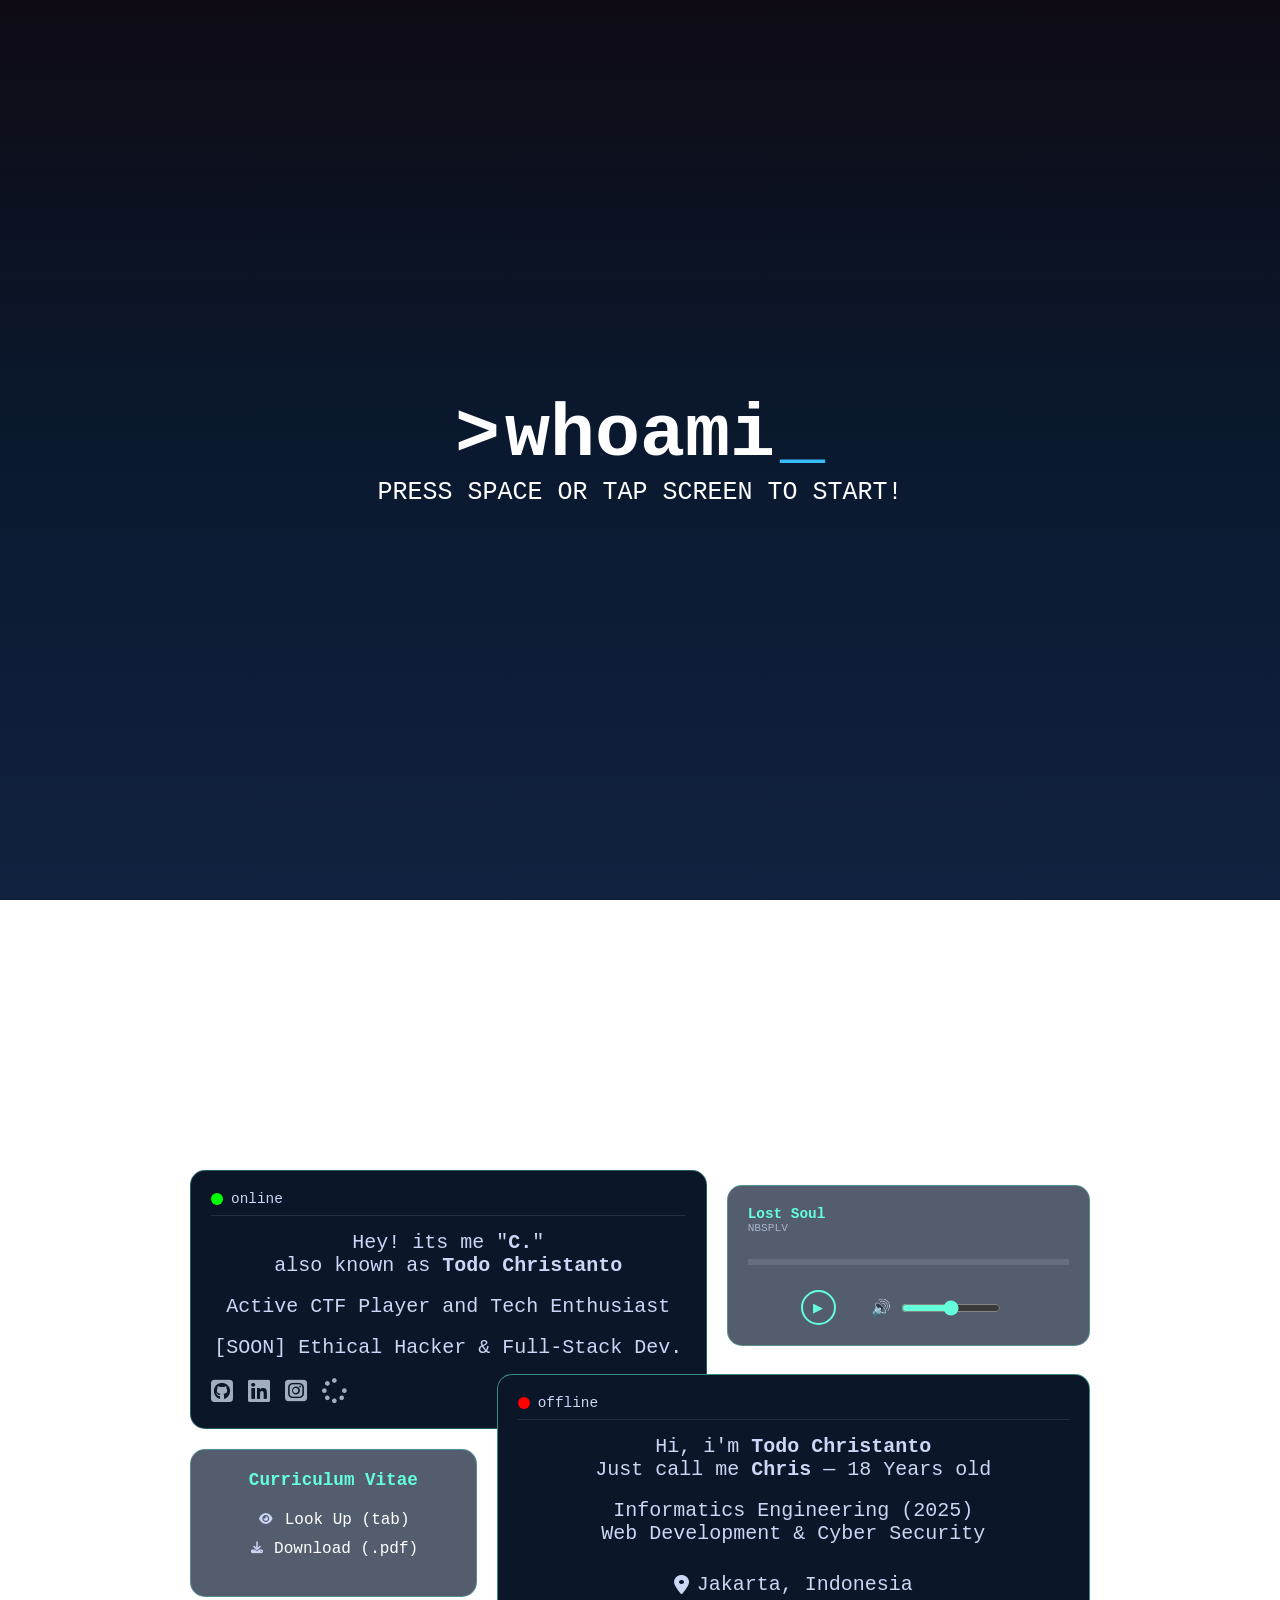
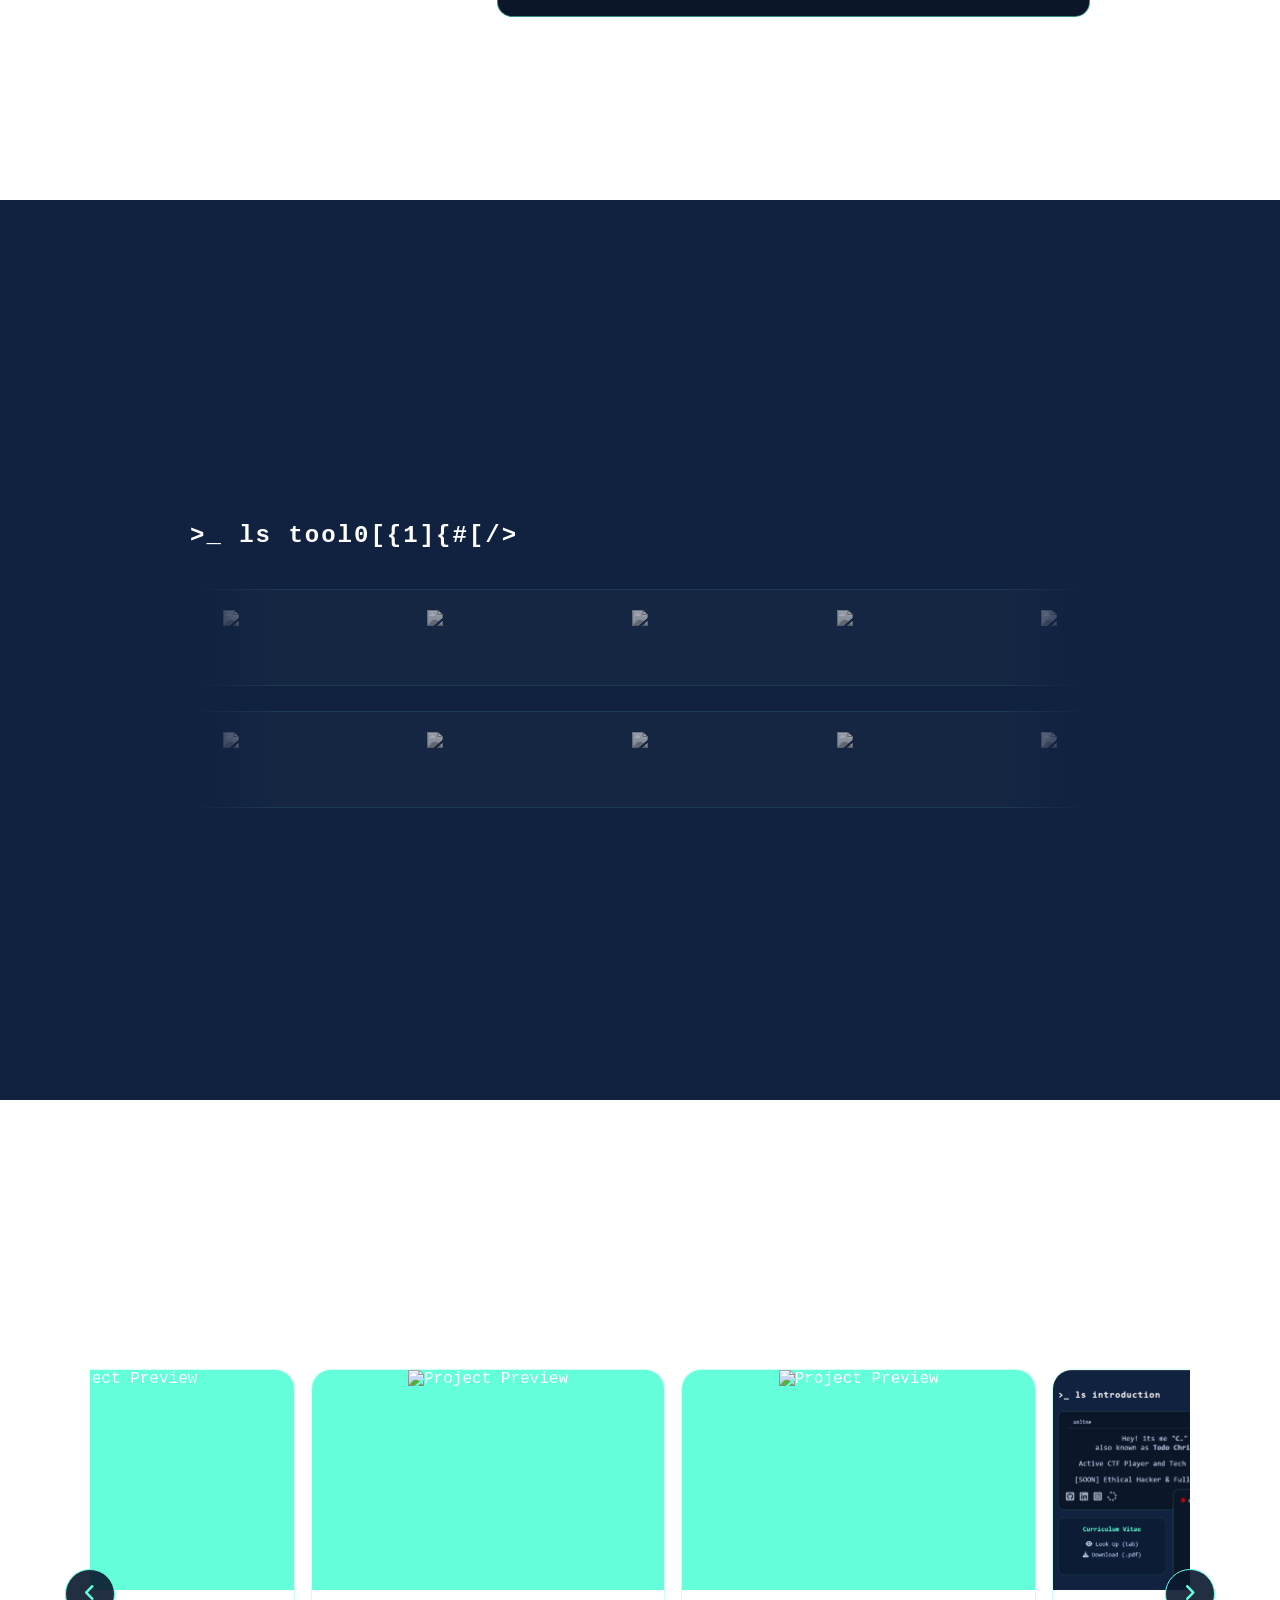
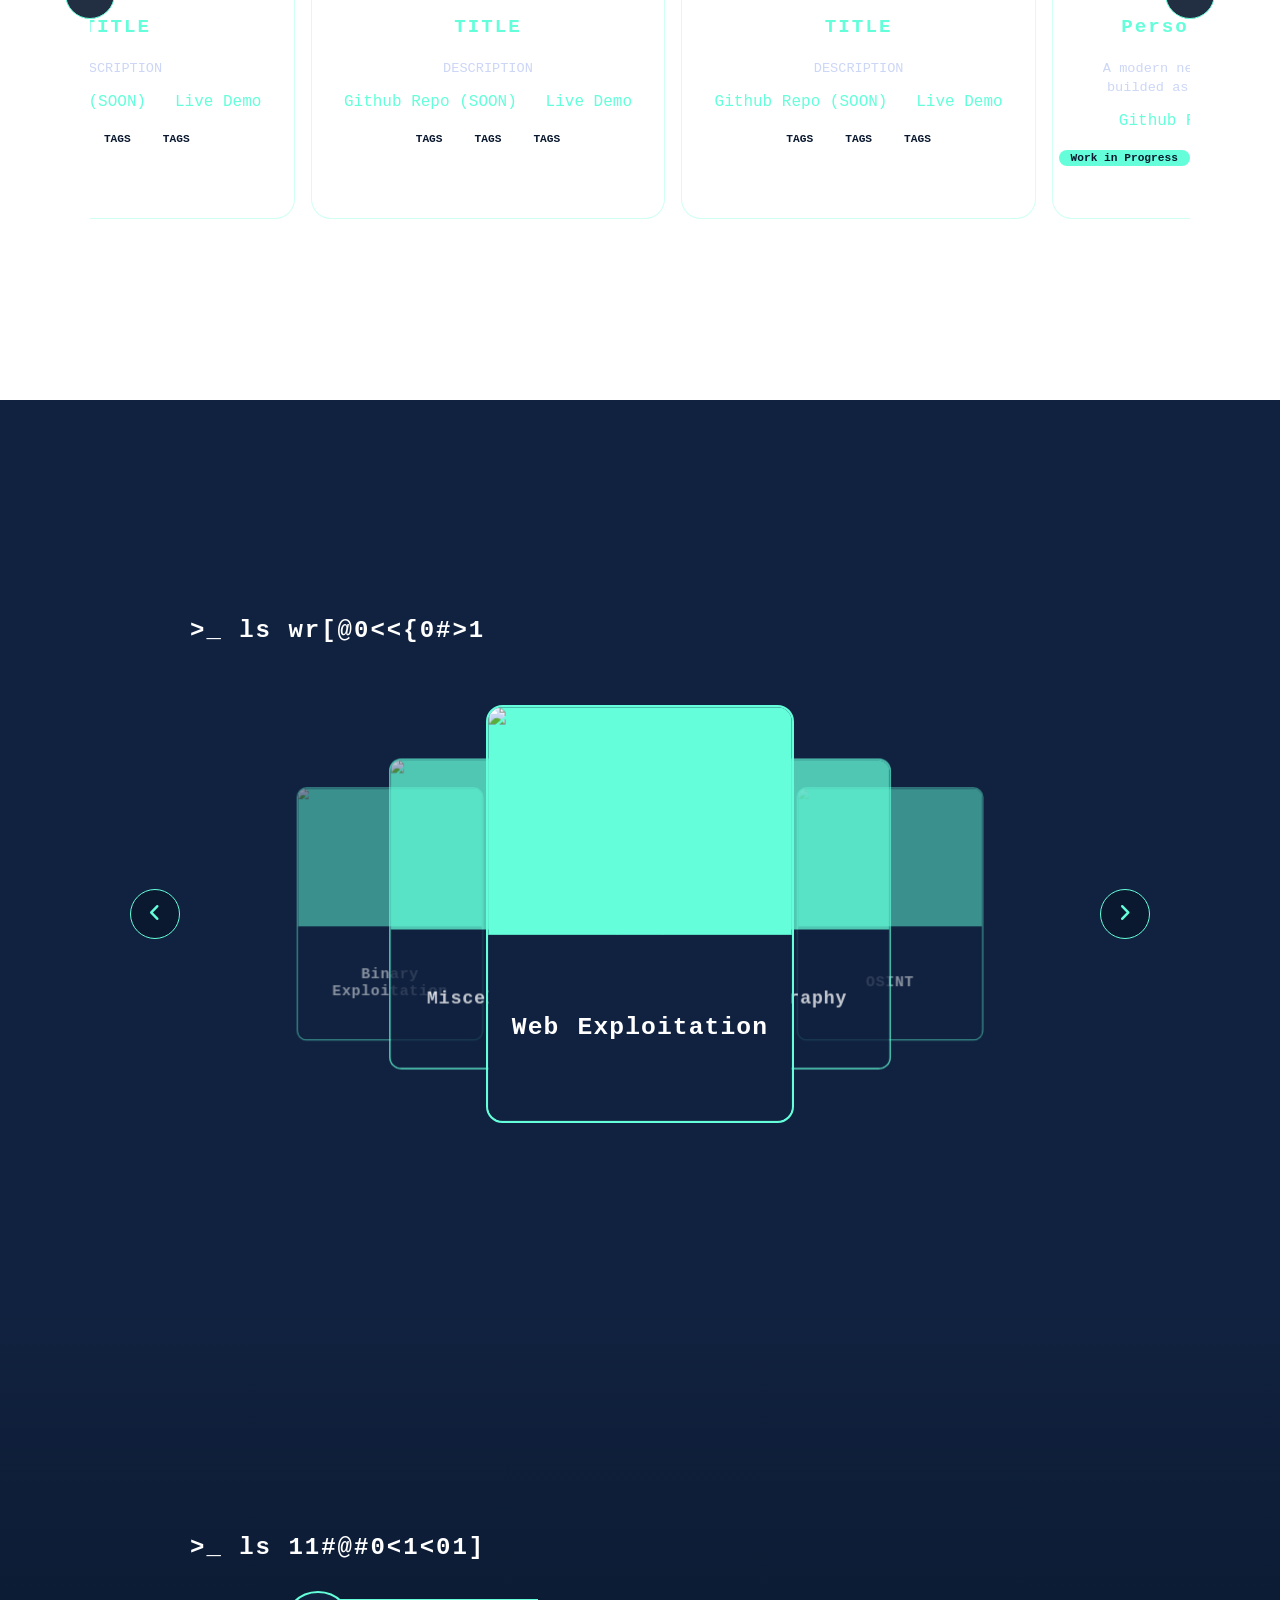
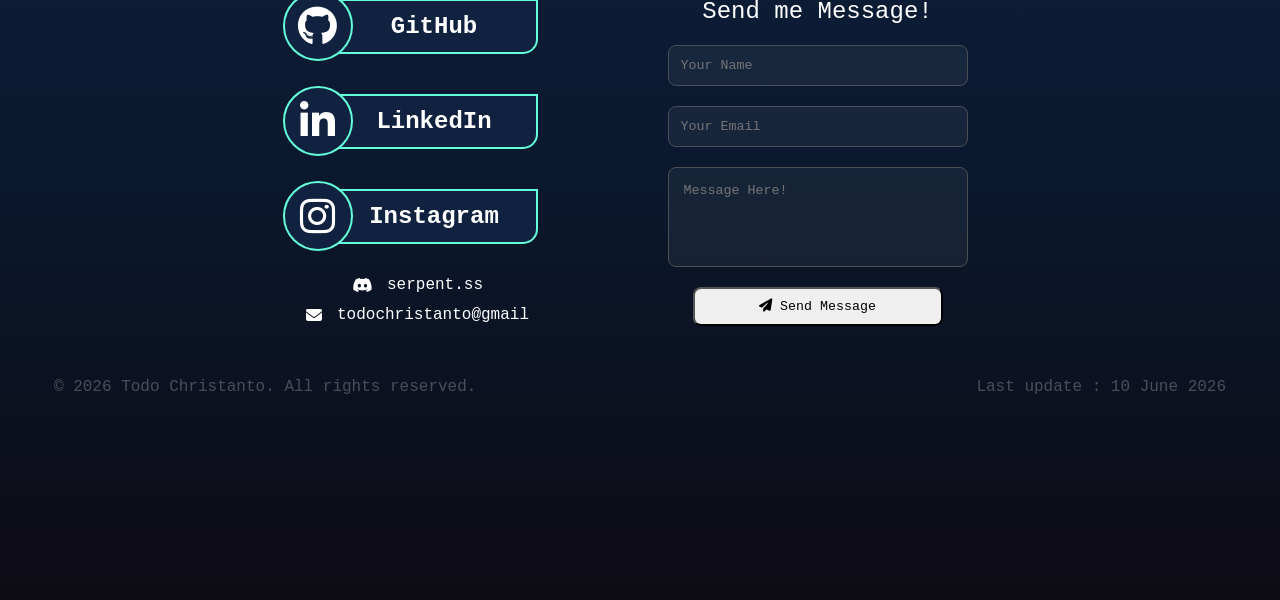
==== commit d90e74ac: "New : Updating new time for website updated" ====
--- a/final-design/index.html
+++ b/final-design/index.html
@@ -493,7 +493,7 @@
 
         <footer class="footer-info">
             <span>© 2026 Todo Christanto. All rights reserved.</span>
-            <span>Last update : 8 June 2026</span>
+            <span>Last update : 10 June 2026</span>
         </footer>
     </section>
 
